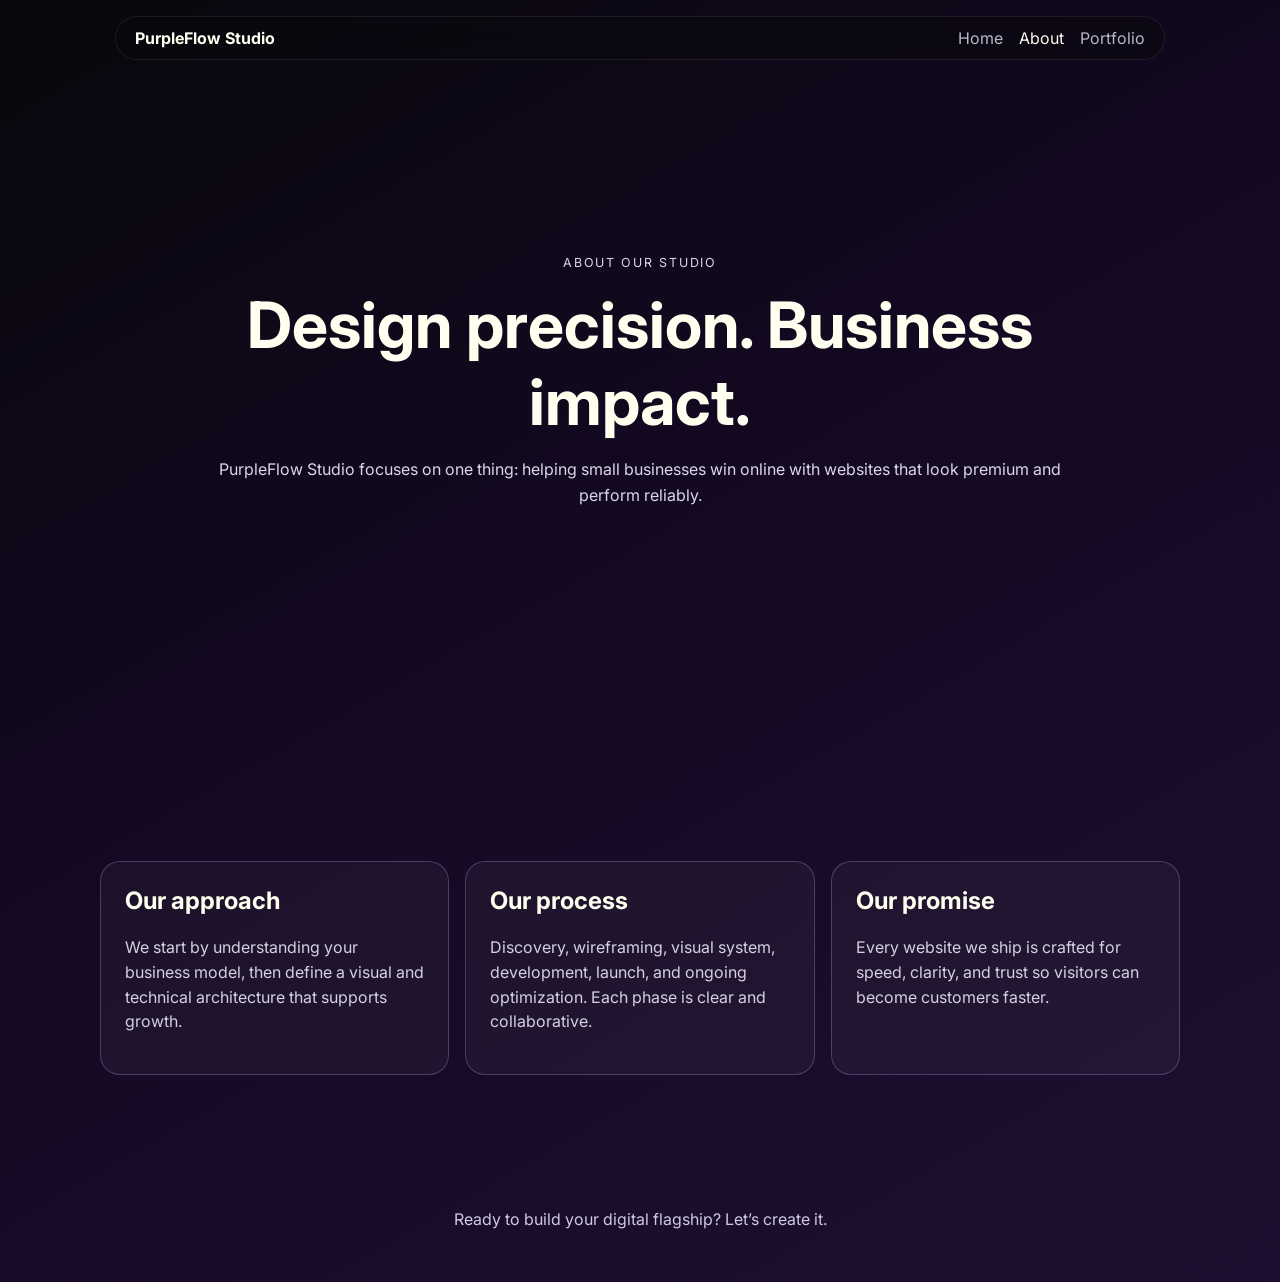
==== about.html @ ea095a4b "Add files via upload" ====
<!DOCTYPE html>
<html lang="en">
  <head>
    <meta charset="UTF-8" />
    <meta name="viewport" content="width=device-width, initial-scale=1.0" />
    <title>PurpleFlow Studio | About</title>
    <meta
      name="description"
      content="Learn how PurpleFlow Studio creates and manages websites for small businesses."
    />
    <link rel="preconnect" href="https://fonts.googleapis.com" />
    <link rel="preconnect" href="https://fonts.gstatic.com" crossorigin />
    <link
      href="https://fonts.googleapis.com/css2?family=Inter:wght@400;500;600;700;800&display=swap"
      rel="stylesheet"
    />
    <link rel="stylesheet" href="./about.css" />
  </head>
  <body>
    <div class="scroll-progress" aria-hidden="true"></div>
    <header class="site-header glass">
      <a class="brand" href="./index.html">PurpleFlow Studio</a>
      <nav>
        <ul class="nav-list">
          <li><a class="nav-link" href="./index.html">Home</a></li>
          <li><a class="nav-link active" href="./about.html">About</a></li>
          <li><a class="nav-link" href="./portfolio.html">Portfolio</a></li>
        </ul>
      </nav>
    </header>

    <main>
      <section class="hero section">
        <div class="hero-inner">
          <p class="eyebrow reveal">About our studio</p>
          <h1 class="reveal">Design precision. Business impact.</h1>
          <p class="reveal">
            PurpleFlow Studio focuses on one thing: helping small businesses win
            online with websites that look premium and perform reliably.
          </p>
        </div>
      </section>

      <section class="section">
        <div class="container timeline">
          <article class="panel reveal">
            <h2>Our approach</h2>
            <p>
              We start by understanding your business model, then define a
              visual and technical architecture that supports growth.
            </p>
          </article>
          <article class="panel reveal">
            <h2>Our process</h2>
            <p>
              Discovery, wireframing, visual system, development, launch, and
              ongoing optimization. Each phase is clear and collaborative.
            </p>
          </article>
          <article class="panel reveal">
            <h2>Our promise</h2>
            <p>
              Every website we ship is crafted for speed, clarity, and trust so
              visitors can become customers faster.
            </p>
          </article>
        </div>
      </section>
    </main>

    <footer class="site-footer">
      <p>Ready to build your digital flagship? Let’s create it.</p>
    </footer>

    <script src="./about.js"></script>
  </body>
</html>
---- about.css ----
:root {
  --purpleflow: #6f2dff;
  --lavender: #b794f6;
  --ivory: #fffff0;
  --black: #08080c;
}

* {
  box-sizing: border-box;
}

html,
body {
  margin: 0;
  padding: 0;
  scroll-behavior: smooth;
}

body {
  font-family: "Inter", sans-serif;
  color: var(--ivory);
  background: linear-gradient(150deg, #08080c, #140822 45%, #1e0f30);
}

.scroll-progress {
  position: fixed;
  top: 0;
  left: 0;
  height: 4px;
  width: 0;
  background: linear-gradient(90deg, var(--lavender), var(--purpleflow));
  z-index: 100;
}

.glass {
  backdrop-filter: blur(14px);
  background: rgba(8, 8, 12, 0.5);
  border: 1px solid rgba(255, 255, 255, 0.08);
}

.site-header {
  position: fixed;
  top: 16px;
  left: 50%;
  transform: translateX(-50%);
  width: min(94%, 1050px);
  border-radius: 999px;
  padding: 0.7rem 1.2rem;
  display: flex;
  justify-content: space-between;
  z-index: 50;
}

.brand {
  color: var(--ivory);
  text-decoration: none;
  font-weight: 700;
}

.nav-list {
  list-style: none;
  display: flex;
  gap: 1rem;
  padding: 0;
  margin: 0;
}

.nav-link {
  text-decoration: none;
  color: #b8b8c7;
}

.nav-link.active,
.nav-link:hover {
  color: var(--ivory);
}

.section {
  padding: 6rem 1.2rem;
}

.hero {
  min-height: 85vh;
  display: grid;
  place-items: center;
}

.hero-inner {
  width: min(860px, 100%);
  text-align: center;
}

.eyebrow {
  color: var(--lavender);
  letter-spacing: 0.14em;
  text-transform: uppercase;
  font-size: 0.78rem;
}

h1 {
  font-size: clamp(2.1rem, 6vw, 4rem);
  margin: 0.7rem 0 1.1rem;
}

.hero p {
  color: #d8d8e8;
  line-height: 1.6;
}

.container {
  width: min(1080px, 100%);
  margin: 0 auto;
}

.timeline {
  display: grid;
  grid-template-columns: repeat(auto-fit, minmax(250px, 1fr));
  gap: 1rem;
}

.panel {
  padding: 1.5rem;
  border-radius: 20px;
  border: 1px solid rgba(183, 148, 246, 0.3);
  background: rgba(255, 255, 255, 0.04);
}

.panel h2 {
  margin-top: 0;
}

.panel p {
  color: #d2d2e0;
  line-height: 1.55;
}

.site-footer {
  text-align: center;
  color: #cfcae4;
  padding: 1.4rem 1rem 2.3rem;
}

.reveal {
  opacity: 0;
  transform: translateY(20px);
  transition: opacity 0.75s ease, transform 0.75s ease;
}

.reveal.visible {
  opacity: 1;
  transform: translateY(0);
}
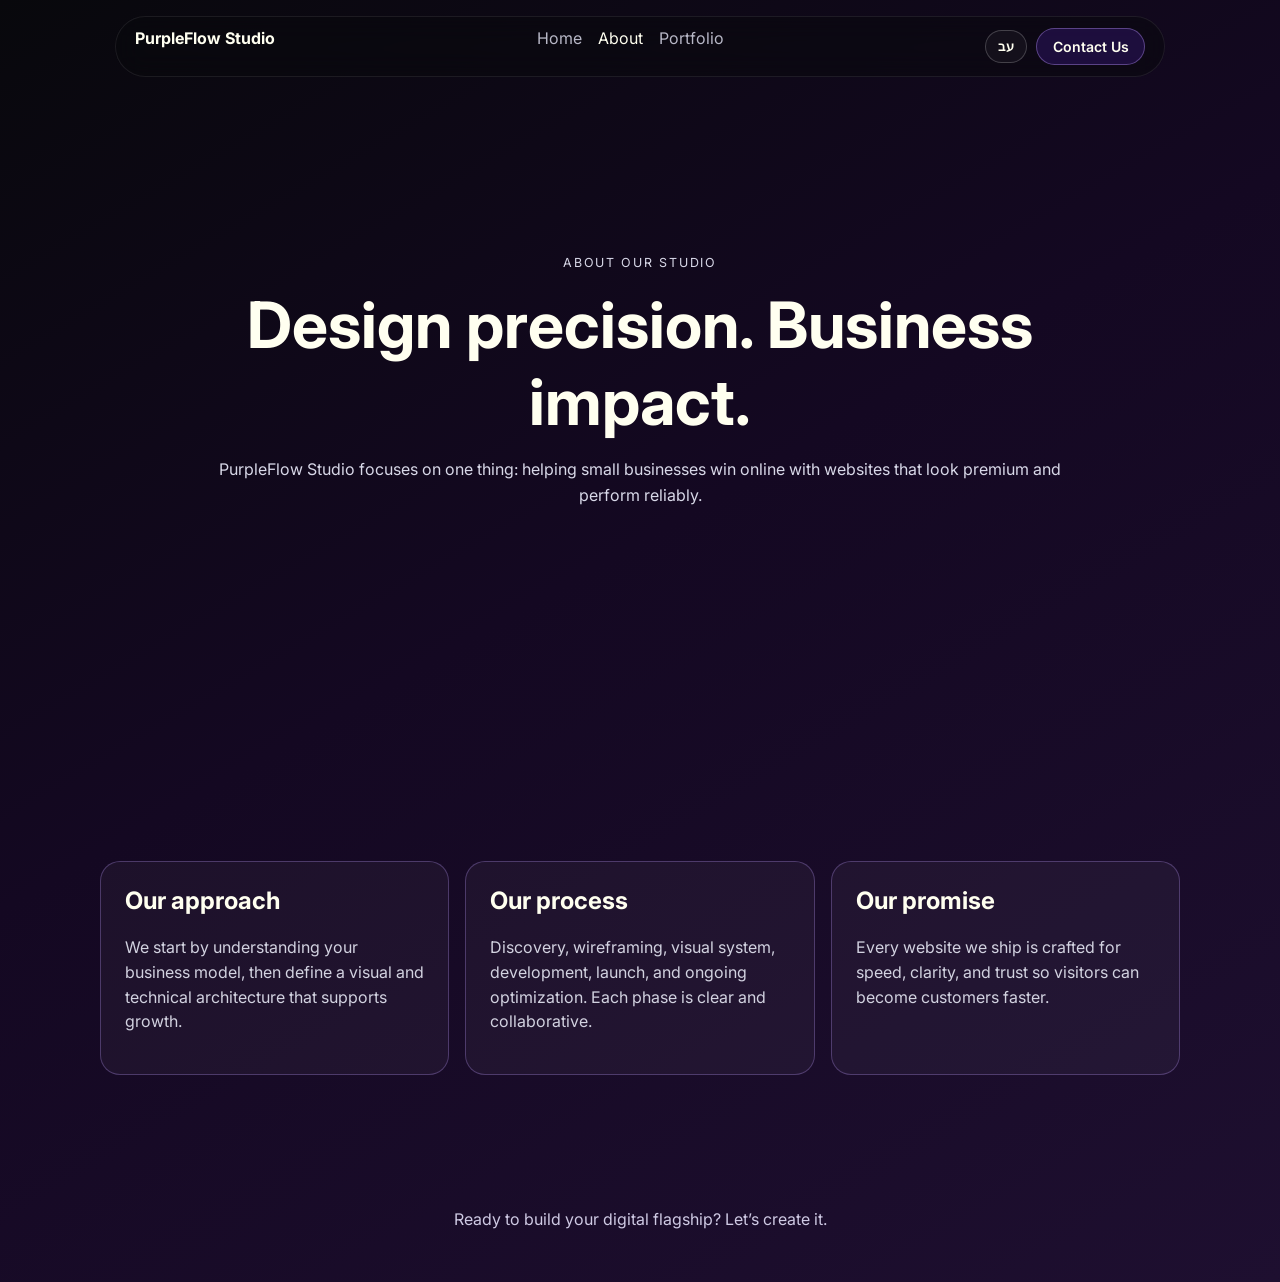
==== commit d0099e43: "Add files via upload" ====
--- a/about.html
+++ b/about.html
@@ -1,5 +1,5 @@
 <!DOCTYPE html>
-<html lang="en">
+<html lang="en" dir="ltr">
   <head>
     <meta charset="UTF-8" />
     <meta name="viewport" content="width=device-width, initial-scale=1.0" />
@@ -22,19 +22,30 @@
       <a class="brand" href="./index.html">PurpleFlow Studio</a>
       <nav>
         <ul class="nav-list">
-          <li><a class="nav-link" href="./index.html">Home</a></li>
-          <li><a class="nav-link active" href="./about.html">About</a></li>
-          <li><a class="nav-link" href="./portfolio.html">Portfolio</a></li>
+          <li><a class="nav-link" href="./index.html" data-i18n="nav_home">Home</a></li>
+          <li><a class="nav-link active" href="./about.html" data-i18n="nav_about">About</a></li>
+          <li><a class="nav-link" href="./portfolio.html" data-i18n="nav_portfolio">Portfolio</a></li>
         </ul>
       </nav>
+      <div class="header-actions">
+        <button class="lang-toggle" type="button" aria-label="Toggle language">עב</button>
+        <a
+          class="btn btn-whatsapp"
+          href="https://wa.me/?text=%D7%94%D7%99%D7%99%2C%20%D7%90%D7%A9%D7%9E%D7%97%20%D7%9C%D7%A7%D7%91%D7%95%D7%A2%20%D7%A9%D7%99%D7%97%D7%AA%20%D7%94%D7%99%D7%9B%D7%A8%D7%95%D7%AA%20%D7%91%D7%A0%D7%95%D7%92%D7%A2%20%D7%9C%D7%A9%D7%99%D7%A8%D7%95%D7%AA%D7%9A."
+          target="_blank"
+          rel="noopener noreferrer"
+          data-i18n="contact_cta"
+          >Contact Us</a
+        >
+      </div>
     </header>
 
     <main>
       <section class="hero section">
         <div class="hero-inner">
-          <p class="eyebrow reveal">About our studio</p>
-          <h1 class="reveal">Design precision. Business impact.</h1>
-          <p class="reveal">
+          <p class="eyebrow reveal" data-i18n="hero_eyebrow">About our studio</p>
+          <h1 class="reveal" data-i18n="hero_title">Design precision. Business impact.</h1>
+          <p class="reveal" data-i18n="hero_desc">
             PurpleFlow Studio focuses on one thing: helping small businesses win
             online with websites that look premium and perform reliably.
           </p>
@@ -44,22 +55,22 @@
       <section class="section">
         <div class="container timeline">
           <article class="panel reveal">
-            <h2>Our approach</h2>
-            <p>
+            <h2 data-i18n="panel_1_title">Our approach</h2>
+            <p data-i18n="panel_1_desc">
               We start by understanding your business model, then define a
               visual and technical architecture that supports growth.
             </p>
           </article>
           <article class="panel reveal">
-            <h2>Our process</h2>
-            <p>
+            <h2 data-i18n="panel_2_title">Our process</h2>
+            <p data-i18n="panel_2_desc">
               Discovery, wireframing, visual system, development, launch, and
               ongoing optimization. Each phase is clear and collaborative.
             </p>
           </article>
           <article class="panel reveal">
-            <h2>Our promise</h2>
-            <p>
+            <h2 data-i18n="panel_3_title">Our promise</h2>
+            <p data-i18n="panel_3_desc">
               Every website we ship is crafted for speed, clarity, and trust so
               visitors can become customers faster.
             </p>
@@ -69,7 +80,7 @@
     </main>
 
     <footer class="site-footer">
-      <p>Ready to build your digital flagship? Let’s create it.</p>
+      <p data-i18n="footer_copy">Ready to build your digital flagship? Let’s create it.</p>
     </footer>
 
     <script src="./about.js"></script>
--- a/about.css
+++ b/about.css
@@ -49,6 +49,7 @@
   display: flex;
   justify-content: space-between;
   z-index: 50;
+  gap: 0.8rem;
 }
 
 .brand {
@@ -75,6 +76,42 @@
   color: var(--ivory);
 }
 
+.header-actions {
+  display: flex;
+  align-items: center;
+  gap: 0.6rem;
+}
+
+.btn {
+  text-decoration: none;
+  padding: 0.56rem 0.95rem;
+  border-radius: 999px;
+  font-weight: 600;
+  border: 1px solid transparent;
+  transition: transform 0.25s ease;
+}
+
+.btn:hover {
+  transform: translateY(-2px);
+}
+
+.btn-whatsapp {
+  color: var(--ivory);
+  background: rgba(111, 45, 255, 0.18);
+  border-color: rgba(183, 148, 246, 0.4);
+  font-size: 0.88rem;
+}
+
+.lang-toggle {
+  padding: 0.5rem 0.75rem;
+  border-radius: 999px;
+  border: 1px solid rgba(255, 255, 255, 0.2);
+  background: rgba(255, 255, 255, 0.04);
+  color: var(--ivory);
+  font-weight: 700;
+  cursor: pointer;
+}
+
 .section {
   padding: 6rem 1.2rem;
 }
@@ -123,6 +160,12 @@
   border-radius: 20px;
   border: 1px solid rgba(183, 148, 246, 0.3);
   background: rgba(255, 255, 255, 0.04);
+  transition: transform 0.28s ease, border-color 0.28s ease;
+}
+
+.panel:hover {
+  transform: translateY(-4px);
+  border-color: rgba(183, 148, 246, 0.62);
 }
 
 .panel h2 {
@@ -150,3 +193,19 @@
   opacity: 1;
   transform: translateY(0);
 }
+
+html[dir="rtl"] body {
+  text-align: right;
+}
+
+html[dir="rtl"] .site-header {
+  flex-direction: row-reverse;
+}
+
+@media (max-width: 760px) {
+  .site-header {
+    flex-wrap: wrap;
+    justify-content: center;
+    border-radius: 18px;
+  }
+}
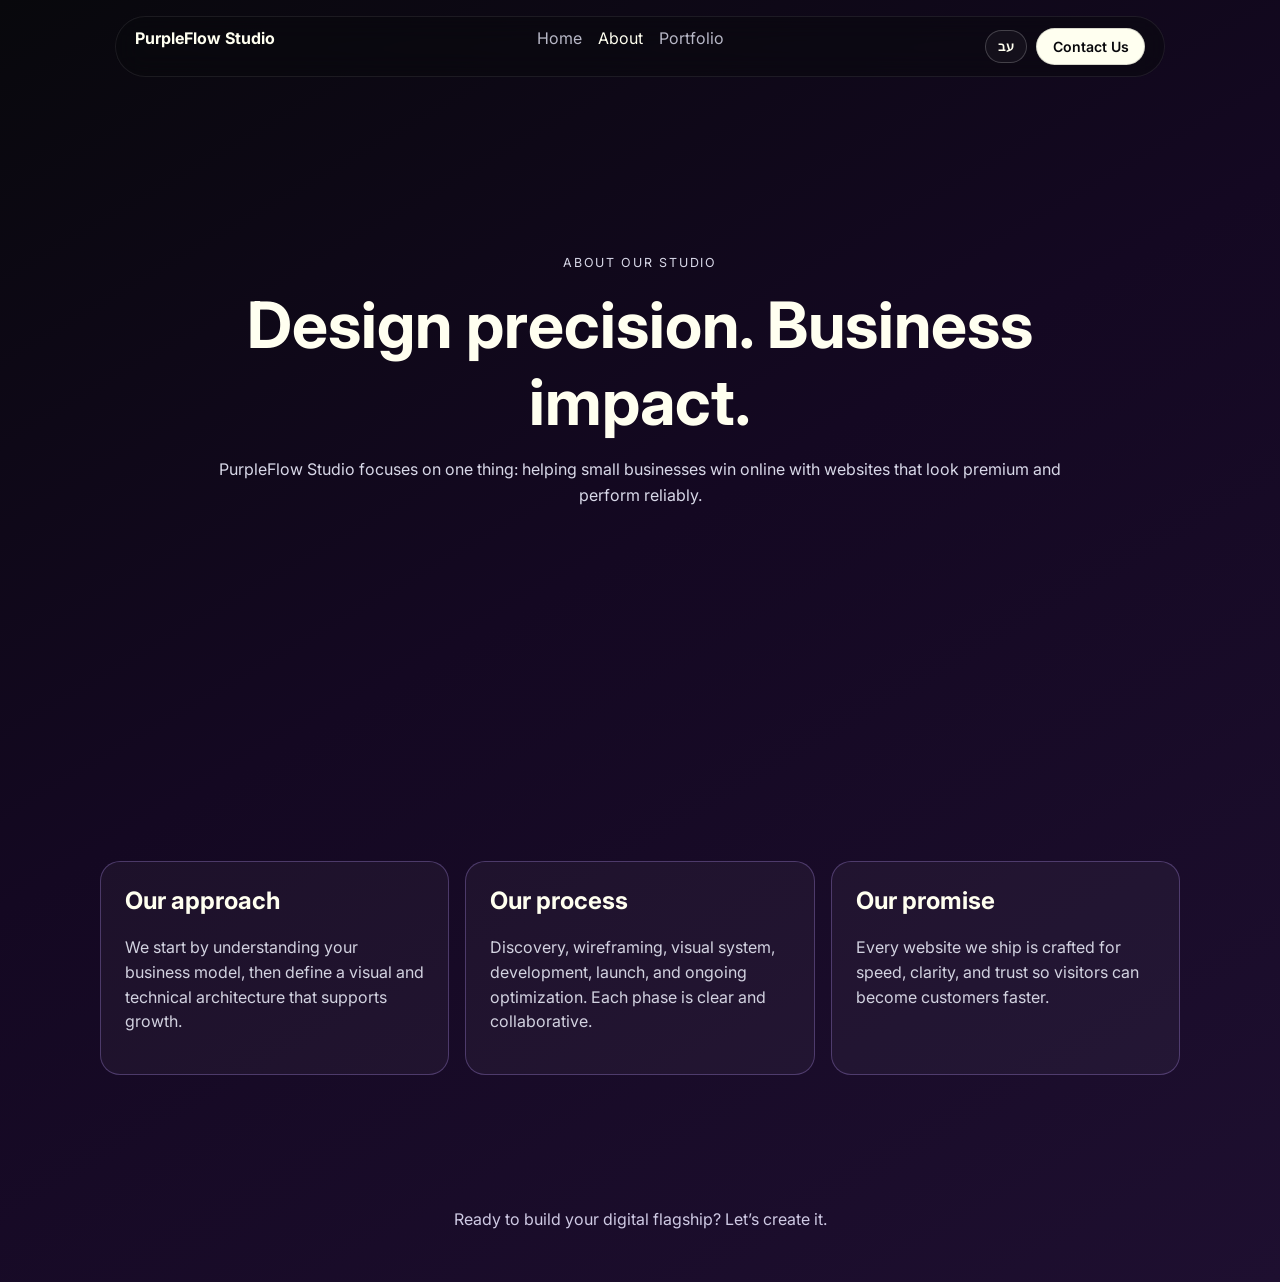
==== commit 9305feff: "Add files via upload" ====
--- a/about.html
+++ b/about.html
@@ -20,7 +20,18 @@
     <div class="scroll-progress" aria-hidden="true"></div>
     <header class="site-header glass">
       <a class="brand" href="./index.html">PurpleFlow Studio</a>
-      <nav>
+      <button
+        class="menu-toggle"
+        type="button"
+        aria-label="Open menu"
+        aria-expanded="false"
+        aria-controls="primary-nav"
+      >
+        <span></span>
+        <span></span>
+        <span></span>
+      </button>
+      <nav id="primary-nav" class="site-nav">
         <ul class="nav-list">
           <li><a class="nav-link" href="./index.html" data-i18n="nav_home">Home</a></li>
           <li><a class="nav-link active" href="./about.html" data-i18n="nav_about">About</a></li>
--- a/about.css
+++ b/about.css
@@ -58,6 +58,10 @@
   font-weight: 700;
 }
 
+.site-nav {
+  display: block;
+}
+
 .nav-list {
   list-style: none;
   display: flex;
@@ -80,6 +84,25 @@
   display: flex;
   align-items: center;
   gap: 0.6rem;
+}
+
+.menu-toggle {
+  display: none;
+  width: 42px;
+  height: 42px;
+  border-radius: 10px;
+  border: 1px solid rgba(255, 255, 255, 0.2);
+  background: rgba(255, 255, 255, 0.04);
+  padding: 0.5rem;
+  cursor: pointer;
+}
+
+.menu-toggle span {
+  display: block;
+  height: 2px;
+  width: 100%;
+  margin: 5px 0;
+  background: var(--ivory);
 }
 
 .btn {
@@ -96,9 +119,9 @@
 }
 
 .btn-whatsapp {
-  color: var(--ivory);
-  background: rgba(111, 45, 255, 0.18);
-  border-color: rgba(183, 148, 246, 0.4);
+  color: var(--black);
+  background: var(--ivory);
+  border-color: rgba(8, 8, 12, 0.16);
   font-size: 0.88rem;
 }
 
@@ -202,10 +225,46 @@
   flex-direction: row-reverse;
 }
 
-@media (max-width: 760px) {
+@media (max-width: 980px) {
   .site-header {
+    width: 96%;
+    align-items: center;
     flex-wrap: wrap;
-    justify-content: center;
     border-radius: 18px;
   }
-}
+
+  .menu-toggle {
+    display: block;
+    margin-left: auto;
+  }
+
+  .site-nav {
+    display: none;
+    width: 100%;
+    order: 4;
+  }
+
+  .site-header.menu-open .site-nav {
+    display: block;
+  }
+
+  .nav-list {
+    flex-direction: column;
+    gap: 0.2rem;
+    width: 100%;
+    background: rgba(8, 8, 12, 0.75);
+    border: 1px solid rgba(255, 255, 255, 0.08);
+    border-radius: 14px;
+    padding: 0.6rem;
+  }
+
+  .nav-link {
+    display: block;
+    padding: 0.55rem 0.4rem;
+  }
+
+  html[dir="rtl"] .menu-toggle {
+    margin-left: 0;
+    margin-right: auto;
+  }
+}
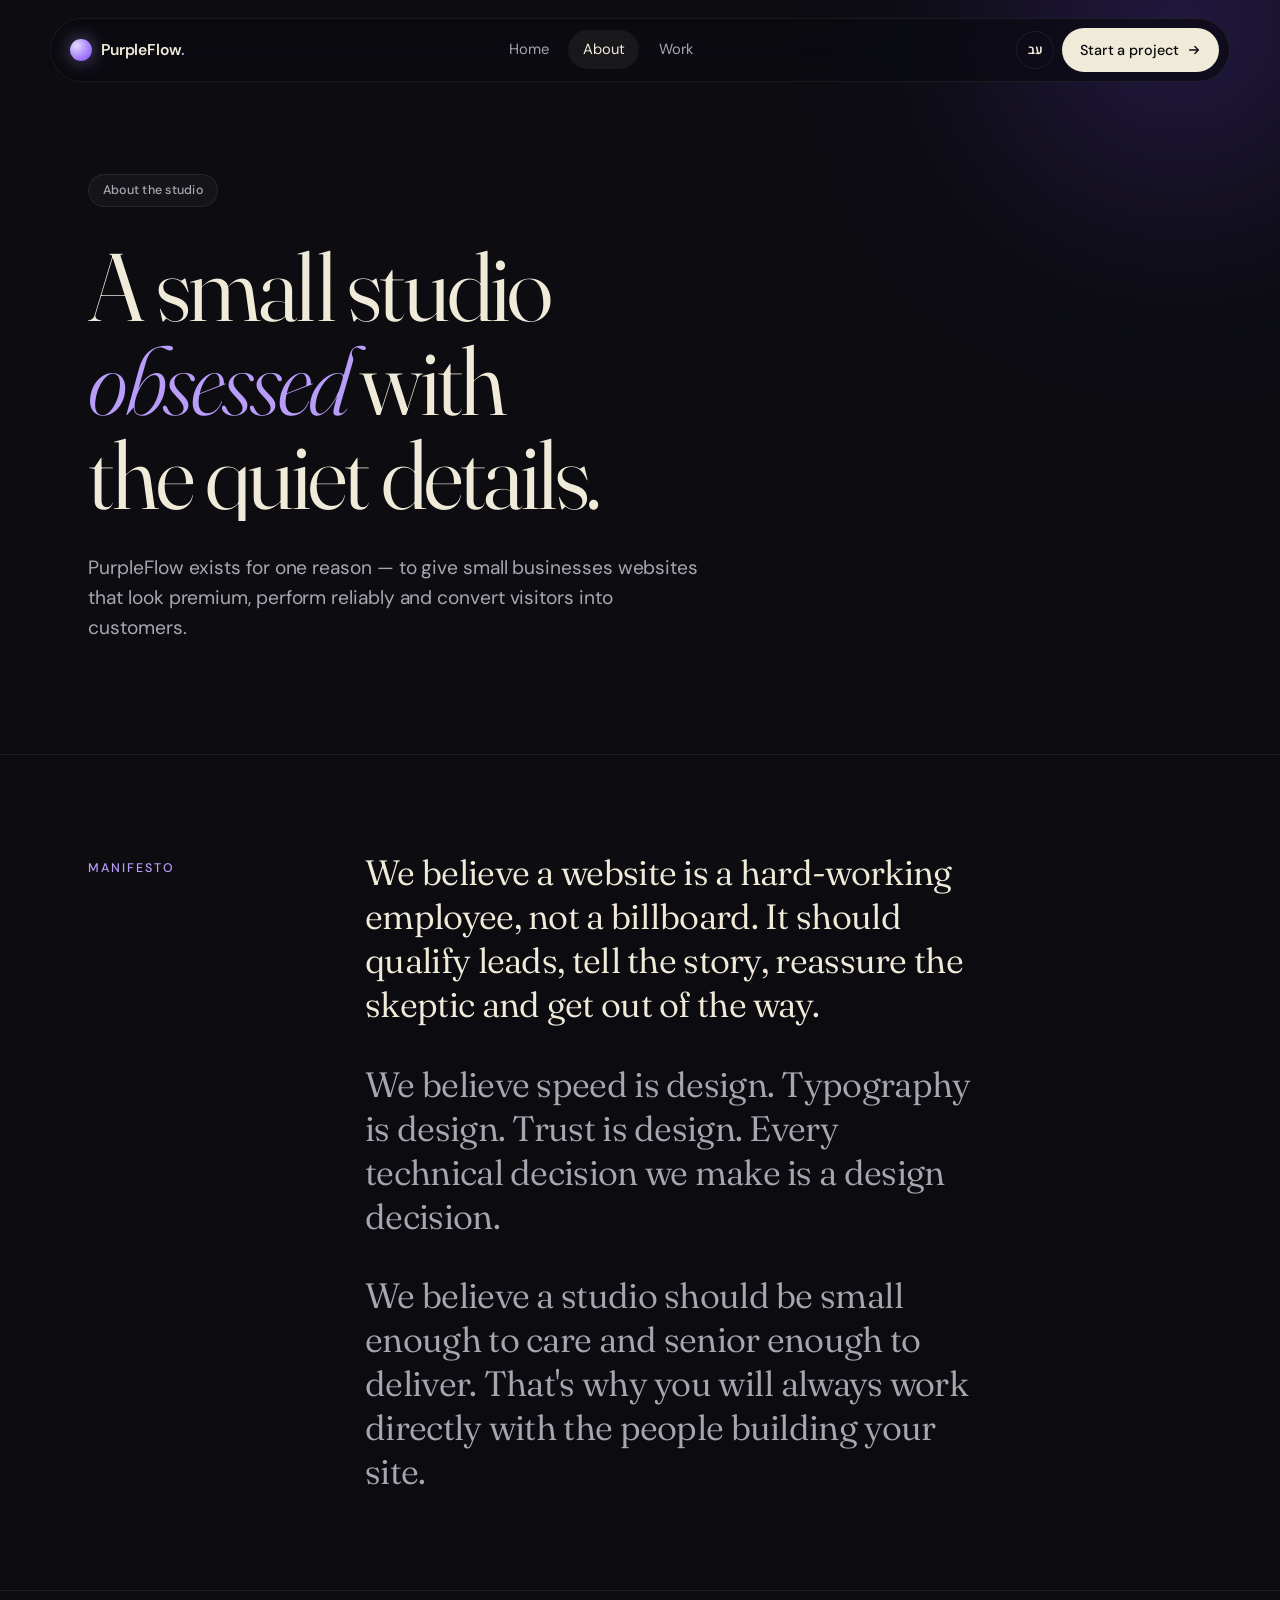
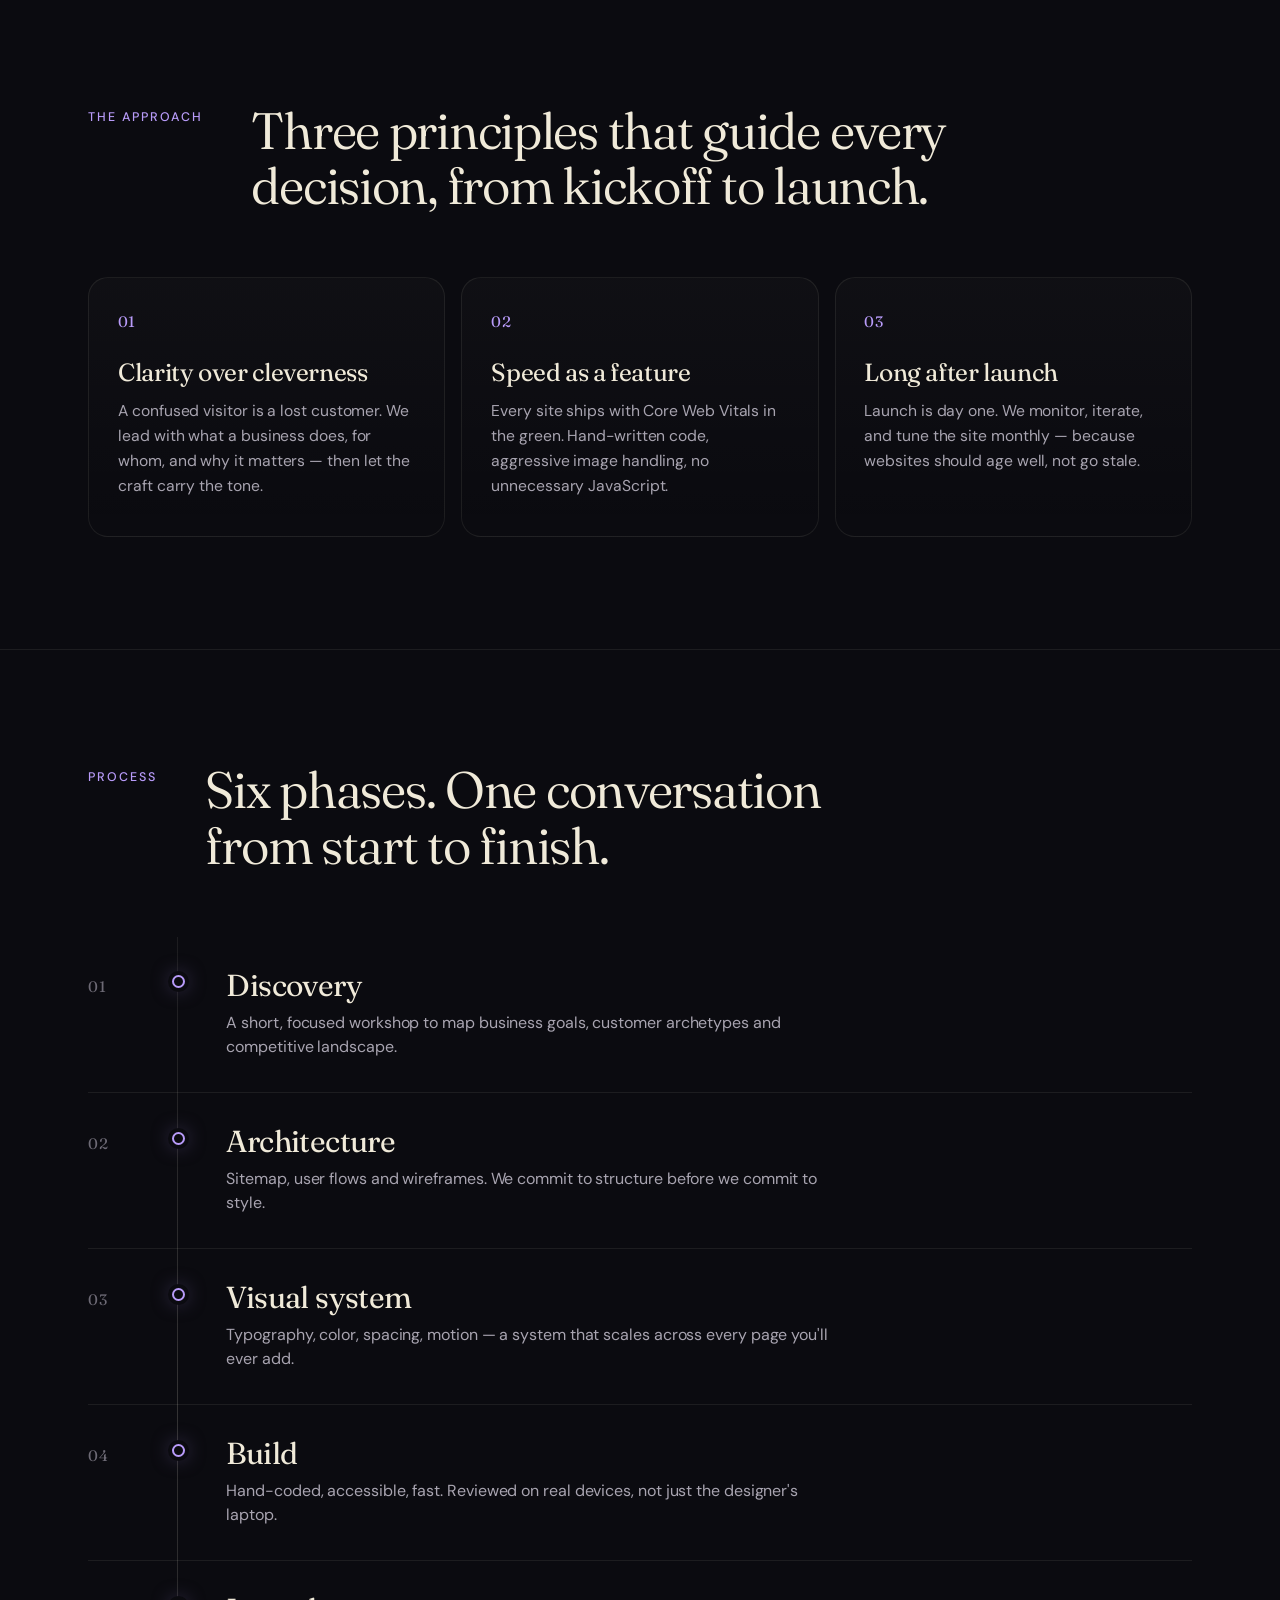
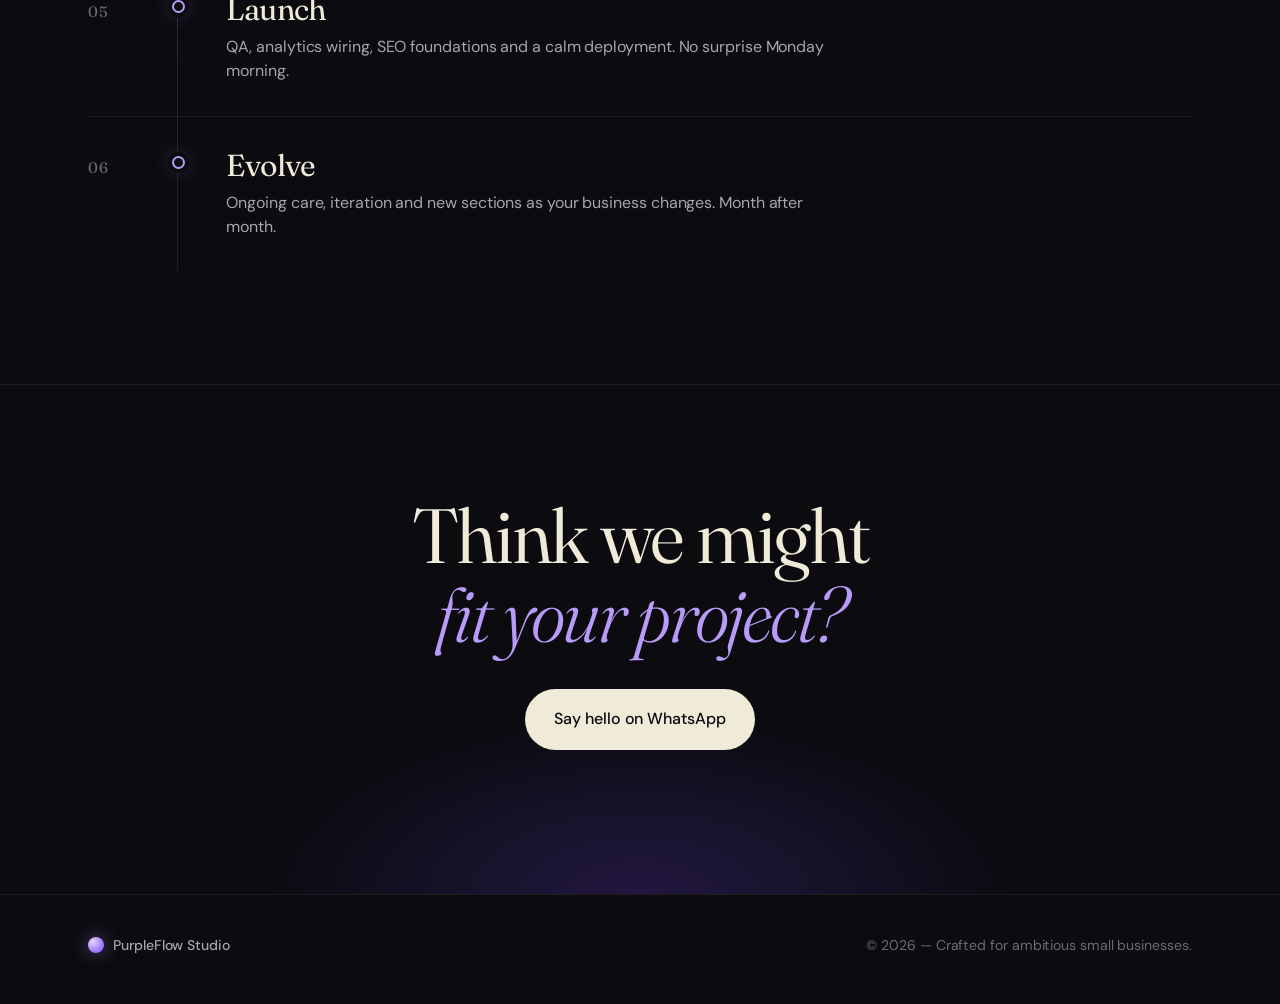
==== commit d304739b: "Add files via upload" ====
--- a/about.html
+++ b/about.html
@@ -3,95 +3,231 @@
   <head>
     <meta charset="UTF-8" />
     <meta name="viewport" content="width=device-width, initial-scale=1.0" />
-    <title>PurpleFlow Studio | About</title>
+    <meta name="theme-color" content="#0b0b10" />
+    <title>About — PurpleFlow Studio</title>
     <meta
       name="description"
-      content="Learn how PurpleFlow Studio creates and manages websites for small businesses."
+      content="PurpleFlow Studio designs, builds and maintains websites for small businesses that care about how they show up online."
     />
+
     <link rel="preconnect" href="https://fonts.googleapis.com" />
     <link rel="preconnect" href="https://fonts.gstatic.com" crossorigin />
     <link
-      href="https://fonts.googleapis.com/css2?family=Inter:wght@400;500;600;700;800&display=swap"
+      href="https://fonts.googleapis.com/css2?family=Fraunces:ital,opsz,wght@0,9..144,300..700;1,9..144,300..600&family=DM+Sans:opsz,wght@9..40,400;9..40,500;9..40,600;9..40,700&family=Frank+Ruhl+Libre:wght@400;500;700&family=Heebo:wght@400;500;600;700&display=swap"
       rel="stylesheet"
     />
     <link rel="stylesheet" href="./about.css" />
   </head>
   <body>
     <div class="scroll-progress" aria-hidden="true"></div>
-    <header class="site-header glass">
-      <a class="brand" href="./index.html">PurpleFlow Studio</a>
-      <button
-        class="menu-toggle"
-        type="button"
-        aria-label="Open menu"
-        aria-expanded="false"
-        aria-controls="primary-nav"
-      >
-        <span></span>
-        <span></span>
-        <span></span>
-      </button>
-      <nav id="primary-nav" class="site-nav">
-        <ul class="nav-list">
-          <li><a class="nav-link" href="./index.html" data-i18n="nav_home">Home</a></li>
-          <li><a class="nav-link active" href="./about.html" data-i18n="nav_about">About</a></li>
-          <li><a class="nav-link" href="./portfolio.html" data-i18n="nav_portfolio">Portfolio</a></li>
-        </ul>
-      </nav>
-      <div class="header-actions">
-        <button class="lang-toggle" type="button" aria-label="Toggle language">עב</button>
-        <a
-          class="btn btn-whatsapp"
-          href="https://wa.me/?text=%D7%94%D7%99%D7%99%2C%20%D7%90%D7%A9%D7%9E%D7%97%20%D7%9C%D7%A7%D7%91%D7%95%D7%A2%20%D7%A9%D7%99%D7%97%D7%AA%20%D7%94%D7%99%D7%9B%D7%A8%D7%95%D7%AA%20%D7%91%D7%A0%D7%95%D7%92%D7%A2%20%D7%9C%D7%A9%D7%99%D7%A8%D7%95%D7%AA%D7%9A."
-          target="_blank"
-          rel="noopener noreferrer"
-          data-i18n="contact_cta"
-          >Contact Us</a
-        >
+    <div class="grain" aria-hidden="true"></div>
+
+    <header class="site-header">
+      <div class="header-inner">
+        <a class="brand" href="./index.html">
+          <span class="brand-mark" aria-hidden="true"></span>
+          <span class="brand-name">PurpleFlow<span class="brand-dot">.</span></span>
+        </a>
+        <button class="menu-toggle" type="button" aria-label="Open menu" aria-expanded="false" aria-controls="primary-nav">
+          <span></span>
+          <span></span>
+        </button>
+        <nav id="primary-nav" class="site-nav">
+          <ul class="nav-list">
+            <li><a class="nav-link" href="./index.html" data-i18n="nav_home">Home</a></li>
+            <li><a class="nav-link is-active" href="./about.html" data-i18n="nav_about">About</a></li>
+            <li><a class="nav-link" href="./portfolio.html" data-i18n="nav_portfolio">Work</a></li>
+          </ul>
+        </nav>
+        <div class="header-actions">
+          <button class="lang-toggle" type="button" aria-label="Toggle language">עב</button>
+          <a
+            class="btn btn-contact"
+            href="https://wa.me/?text=%D7%94%D7%99%D7%99%2C%20%D7%90%D7%A9%D7%9E%D7%97%20%D7%9C%D7%A7%D7%91%D7%95%D7%A2%20%D7%A9%D7%99%D7%97%D7%AA%20%D7%94%D7%99%D7%9B%D7%A8%D7%95%D7%AA%20%D7%91%D7%A0%D7%95%D7%92%D7%A2%20%D7%9C%D7%A9%D7%99%D7%A8%D7%95%D7%AA%D7%9A."
+            target="_blank"
+            rel="noopener noreferrer"
+          >
+            <span data-i18n="contact_cta">Start a project</span>
+            <svg viewBox="0 0 16 16" width="14" height="14" aria-hidden="true"><path d="M3 8h10M9 4l4 4-4 4" fill="none" stroke="currentColor" stroke-width="1.5" stroke-linecap="round" stroke-linejoin="round"/></svg>
+          </a>
+        </div>
       </div>
     </header>
 
     <main>
-      <section class="hero section">
-        <div class="hero-inner">
-          <p class="eyebrow reveal" data-i18n="hero_eyebrow">About our studio</p>
-          <h1 class="reveal" data-i18n="hero_title">Design precision. Business impact.</h1>
-          <p class="reveal" data-i18n="hero_desc">
-            PurpleFlow Studio focuses on one thing: helping small businesses win
-            online with websites that look premium and perform reliably.
+      <!-- EDITORIAL HERO -->
+      <section class="about-hero">
+        <div class="container">
+          <p class="eyebrow reveal" data-i18n="hero_eyebrow">About the studio</p>
+          <h1 class="about-title">
+            <span class="line reveal-line"><span data-i18n="hero_title_1">A small studio</span></span>
+            <span class="line reveal-line"><em data-i18n="hero_title_2">obsessed</em> <span data-i18n="hero_title_3">with</span></span>
+            <span class="line reveal-line"><span data-i18n="hero_title_4">the quiet details.</span></span>
+          </h1>
+          <p class="about-lede reveal" data-i18n="hero_desc">
+            PurpleFlow exists for one reason — to give small businesses
+            websites that look premium, perform reliably and convert visitors
+            into customers.
           </p>
         </div>
       </section>
 
-      <section class="section">
-        <div class="container timeline">
-          <article class="panel reveal">
-            <h2 data-i18n="panel_1_title">Our approach</h2>
-            <p data-i18n="panel_1_desc">
-              We start by understanding your business model, then define a
-              visual and technical architecture that supports growth.
+      <!-- MANIFESTO -->
+      <section class="manifesto">
+        <div class="container manifesto-grid">
+          <aside class="manifesto-meta">
+            <p class="section-kicker" data-i18n="manifesto_kicker">Manifesto</p>
+          </aside>
+          <div class="manifesto-body">
+            <p class="reveal" data-i18n="manifesto_1">
+              We believe a website is a hard-working employee, not a billboard.
+              It should qualify leads, tell the story, reassure the skeptic and
+              get out of the way.
             </p>
-          </article>
-          <article class="panel reveal">
-            <h2 data-i18n="panel_2_title">Our process</h2>
-            <p data-i18n="panel_2_desc">
-              Discovery, wireframing, visual system, development, launch, and
-              ongoing optimization. Each phase is clear and collaborative.
+            <p class="reveal" data-i18n="manifesto_2">
+              We believe speed is design. Typography is design. Trust is design.
+              Every technical decision we make is a design decision.
             </p>
-          </article>
-          <article class="panel reveal">
-            <h2 data-i18n="panel_3_title">Our promise</h2>
-            <p data-i18n="panel_3_desc">
-              Every website we ship is crafted for speed, clarity, and trust so
-              visitors can become customers faster.
+            <p class="reveal" data-i18n="manifesto_3">
+              We believe a studio should be small enough to care and senior
+              enough to deliver. That's why you will always work directly with
+              the people building your site.
             </p>
-          </article>
+          </div>
+        </div>
+      </section>
+
+      <!-- APPROACH (pillar cards) -->
+      <section class="pillars">
+        <div class="container">
+          <header class="section-head">
+            <p class="section-kicker reveal" data-i18n="pillars_kicker">The approach</p>
+            <h2 class="section-title reveal" data-i18n="pillars_title">
+              Three principles that guide every decision, from kickoff to launch.
+            </h2>
+          </header>
+
+          <div class="pillar-grid">
+            <article class="pillar reveal">
+              <div class="pillar-num">01</div>
+              <h3 data-i18n="pillar_1_title">Clarity over cleverness</h3>
+              <p data-i18n="pillar_1_desc">
+                A confused visitor is a lost customer. We lead with what a
+                business does, for whom, and why it matters — then let the
+                craft carry the tone.
+              </p>
+            </article>
+            <article class="pillar reveal">
+              <div class="pillar-num">02</div>
+              <h3 data-i18n="pillar_2_title">Speed as a feature</h3>
+              <p data-i18n="pillar_2_desc">
+                Every site ships with Core Web Vitals in the green. Hand-written
+                code, aggressive image handling, no unnecessary JavaScript.
+              </p>
+            </article>
+            <article class="pillar reveal">
+              <div class="pillar-num">03</div>
+              <h3 data-i18n="pillar_3_title">Long after launch</h3>
+              <p data-i18n="pillar_3_desc">
+                Launch is day one. We monitor, iterate, and tune the site
+                monthly — because websites should age well, not go stale.
+              </p>
+            </article>
+          </div>
+        </div>
+      </section>
+
+      <!-- PROCESS TIMELINE -->
+      <section class="timeline">
+        <div class="container">
+          <header class="section-head">
+            <p class="section-kicker reveal" data-i18n="timeline_kicker">Process</p>
+            <h2 class="section-title reveal" data-i18n="timeline_title">
+              Six phases. One conversation from start to finish.
+            </h2>
+          </header>
+
+          <ol class="timeline-list">
+            <li class="timeline-item reveal">
+              <span class="tl-dot"></span>
+              <div class="tl-idx">01</div>
+              <div class="tl-body">
+                <h3 data-i18n="phase_1_title">Discovery</h3>
+                <p data-i18n="phase_1_desc">A short, focused workshop to map business goals, customer archetypes and competitive landscape.</p>
+              </div>
+            </li>
+            <li class="timeline-item reveal">
+              <span class="tl-dot"></span>
+              <div class="tl-idx">02</div>
+              <div class="tl-body">
+                <h3 data-i18n="phase_2_title">Architecture</h3>
+                <p data-i18n="phase_2_desc">Sitemap, user flows and wireframes. We commit to structure before we commit to style.</p>
+              </div>
+            </li>
+            <li class="timeline-item reveal">
+              <span class="tl-dot"></span>
+              <div class="tl-idx">03</div>
+              <div class="tl-body">
+                <h3 data-i18n="phase_3_title">Visual system</h3>
+                <p data-i18n="phase_3_desc">Typography, color, spacing, motion — a system that scales across every page you'll ever add.</p>
+              </div>
+            </li>
+            <li class="timeline-item reveal">
+              <span class="tl-dot"></span>
+              <div class="tl-idx">04</div>
+              <div class="tl-body">
+                <h3 data-i18n="phase_4_title">Build</h3>
+                <p data-i18n="phase_4_desc">Hand-coded, accessible, fast. Reviewed on real devices, not just the designer's laptop.</p>
+              </div>
+            </li>
+            <li class="timeline-item reveal">
+              <span class="tl-dot"></span>
+              <div class="tl-idx">05</div>
+              <div class="tl-body">
+                <h3 data-i18n="phase_5_title">Launch</h3>
+                <p data-i18n="phase_5_desc">QA, analytics wiring, SEO foundations and a calm deployment. No surprise Monday morning.</p>
+              </div>
+            </li>
+            <li class="timeline-item reveal">
+              <span class="tl-dot"></span>
+              <div class="tl-idx">06</div>
+              <div class="tl-body">
+                <h3 data-i18n="phase_6_title">Evolve</h3>
+                <p data-i18n="phase_6_desc">Ongoing care, iteration and new sections as your business changes. Month after month.</p>
+              </div>
+            </li>
+          </ol>
+        </div>
+      </section>
+
+      <!-- CLOSING -->
+      <section class="about-cta">
+        <div class="container about-cta-inner">
+          <h2 class="cta-title reveal">
+            <span data-i18n="cta_line_1">Think we might</span>
+            <em data-i18n="cta_line_2">fit your project?</em>
+          </h2>
+          <a
+            class="btn btn-primary btn-large"
+            href="https://wa.me/?text=%D7%94%D7%99%D7%99%2C%20%D7%90%D7%A9%D7%9E%D7%97%20%D7%9C%D7%A7%D7%91%D7%95%D7%A2%20%D7%A9%D7%99%D7%97%D7%AA%20%D7%94%D7%99%D7%9B%D7%A8%D7%95%D7%AA%20%D7%91%D7%A0%D7%95%D7%92%D7%A2%20%D7%9C%D7%A9%D7%99%D7%A8%D7%95%D7%AA%D7%9A."
+            target="_blank"
+            rel="noopener noreferrer"
+            data-i18n="cta_button"
+          >
+            Say hello on WhatsApp
+          </a>
         </div>
       </section>
     </main>
 
     <footer class="site-footer">
-      <p data-i18n="footer_copy">Ready to build your digital flagship? Let’s create it.</p>
+      <div class="container footer-inner">
+        <div class="footer-brand">
+          <span class="brand-mark" aria-hidden="true"></span>
+          <span>PurpleFlow Studio</span>
+        </div>
+        <p data-i18n="footer_copy">© 2026 — Crafted for ambitious small businesses.</p>
+      </div>
     </footer>
 
     <script src="./about.js"></script>
--- a/about.css
+++ b/about.css
@@ -1,270 +1,524 @@
+/* =========================================================================
+   PurpleFlow Studio — About
+   Shared design system + About-specific editorial layout.
+   ========================================================================= */
+
 :root {
-  --purpleflow: #6f2dff;
-  --lavender: #b794f6;
-  --ivory: #fffff0;
-  --black: #08080c;
-}
-
-* {
-  box-sizing: border-box;
-}
-
-html,
+  --bg:          #0b0b10;
+  --bg-elev:     #13131b;
+  --ink:         #f0ead9;
+  --ink-dim:     #a8a4b0;
+  --ink-faint:   #6d6a75;
+  --accent:      #b89bf9;
+  --accent-deep: #7c48ff;
+  --line:        rgba(240, 234, 217, 0.08);
+  --line-strong: rgba(240, 234, 217, 0.18);
+
+  --font-display: "Fraunces", "Frank Ruhl Libre", ui-serif, Georgia, serif;
+  --font-body:    "DM Sans", "Heebo", ui-sans-serif, system-ui, -apple-system, sans-serif;
+
+  --container:    1180px;
+  --gutter:       clamp(1.2rem, 3vw, 2.4rem);
+  --radius:       20px;
+  --ease:         cubic-bezier(0.22, 1, 0.36, 1);
+}
+
+html[dir="rtl"] {
+  --font-display: "Frank Ruhl Libre", "Fraunces", ui-serif, Georgia, serif;
+  --font-body:    "Heebo", "DM Sans", ui-sans-serif, system-ui, sans-serif;
+}
+
+*,
+*::before,
+*::after { box-sizing: border-box; }
+
+html, body { margin: 0; padding: 0; }
+html { scroll-behavior: smooth; -webkit-text-size-adjust: 100%; }
+
 body {
-  margin: 0;
-  padding: 0;
-  scroll-behavior: smooth;
-}
-
-body {
-  font-family: "Inter", sans-serif;
-  color: var(--ivory);
-  background: linear-gradient(150deg, #08080c, #140822 45%, #1e0f30);
+  font-family: var(--font-body);
+  color: var(--ink);
+  background: var(--bg);
+  line-height: 1.55;
+  letter-spacing: -0.005em;
+  overflow-x: hidden;
+  -webkit-font-smoothing: antialiased;
+  text-rendering: optimizeLegibility;
+}
+
+img, svg { display: block; max-width: 100%; }
+::selection { background: var(--accent); color: var(--bg); }
+
+.grain {
+  position: fixed; inset: 0;
+  pointer-events: none; z-index: 1;
+  opacity: 0.055; mix-blend-mode: overlay;
+  background-image: url("data:image/svg+xml;utf8,<svg xmlns='http://www.w3.org/2000/svg' width='160' height='160'><filter id='n'><feTurbulence type='fractalNoise' baseFrequency='0.9' numOctaves='2' stitchTiles='stitch'/><feColorMatrix values='0 0 0 0 1  0 0 0 0 1  0 0 0 0 1  0 0 0 0.6 0'/></filter><rect width='100%' height='100%' filter='url(%23n)'/></svg>");
 }
 
 .scroll-progress {
-  position: fixed;
-  top: 0;
-  left: 0;
-  height: 4px;
-  width: 0;
-  background: linear-gradient(90deg, var(--lavender), var(--purpleflow));
-  z-index: 100;
-}
-
-.glass {
-  backdrop-filter: blur(14px);
-  background: rgba(8, 8, 12, 0.5);
-  border: 1px solid rgba(255, 255, 255, 0.08);
-}
-
+  position: fixed; top: 0; inset-inline-start: 0;
+  height: 2px; width: 0;
+  background: linear-gradient(90deg, var(--accent), var(--accent-deep));
+  z-index: 200;
+  transition: width 0.08s linear;
+}
+
+.container {
+  width: min(var(--container), 100%);
+  margin: 0 auto;
+  padding-inline: var(--gutter);
+}
+
+/* -------- HEADER (shared) ---------------------------------------------- */
 .site-header {
-  position: fixed;
-  top: 16px;
-  left: 50%;
-  transform: translateX(-50%);
-  width: min(94%, 1050px);
+  position: fixed; top: 18px; inset-inline: 0; z-index: 100;
+  display: flex; justify-content: center; pointer-events: none;
+}
+.header-inner {
+  pointer-events: auto;
+  width: min(1180px, calc(100% - 2rem));
+  display: flex; align-items: center; gap: 1rem;
+  padding: 0.55rem 0.65rem 0.55rem 1.2rem;
+  background: rgba(11, 11, 16, 0.72);
+  backdrop-filter: blur(18px) saturate(140%);
+  -webkit-backdrop-filter: blur(18px) saturate(140%);
+  border: 1px solid var(--line);
   border-radius: 999px;
-  padding: 0.7rem 1.2rem;
-  display: flex;
-  justify-content: space-between;
-  z-index: 50;
-  gap: 0.8rem;
-}
-
-.brand {
-  color: var(--ivory);
+  transition: border-color 0.4s var(--ease), background 0.4s var(--ease);
+}
+.site-header.is-scrolled .header-inner {
+  border-color: var(--line-strong);
+  background: rgba(11, 11, 16, 0.88);
+}
+
+.brand { display: inline-flex; align-items: center; gap: 0.55rem; color: var(--ink); text-decoration: none; font-weight: 600; font-size: 0.98rem; letter-spacing: -0.01em; }
+.brand-mark {
+  width: 22px; height: 22px; border-radius: 50%; flex: none;
+  background: radial-gradient(circle at 30% 30%, #e7d7ff 0%, var(--accent) 40%, var(--accent-deep) 100%);
+  box-shadow: 0 0 18px rgba(184, 155, 249, 0.5);
+}
+.brand-name { font-family: var(--font-body); }
+.brand-dot  { color: var(--accent); }
+
+.site-nav { margin-inline: auto; }
+.nav-list { list-style: none; margin: 0; padding: 0; display: flex; gap: 0.35rem; }
+.nav-link {
+  display: inline-block; padding: 0.5rem 0.9rem;
+  font-size: 0.92rem; color: var(--ink-dim); text-decoration: none;
+  border-radius: 999px;
+  transition: color 0.25s var(--ease), background 0.25s var(--ease);
+}
+.nav-link:hover { color: var(--ink); }
+.nav-link.is-active { color: var(--ink); background: rgba(240, 234, 217, 0.06); }
+
+.header-actions { display: flex; align-items: center; gap: 0.5rem; }
+
+.lang-toggle {
+  width: 38px; height: 38px;
+  border-radius: 999px;
+  border: 1px solid var(--line);
+  background: transparent;
+  color: var(--ink);
+  font-family: var(--font-body); font-weight: 600; font-size: 0.8rem;
+  cursor: pointer;
+  transition: background 0.25s var(--ease), border-color 0.25s var(--ease);
+}
+.lang-toggle:hover { background: rgba(240, 234, 217, 0.06); border-color: var(--line-strong); }
+
+.btn {
+  display: inline-flex; align-items: center; gap: 0.5rem;
+  padding: 0.62rem 1.05rem;
+  font-family: var(--font-body);
+  font-size: 0.9rem; font-weight: 500;
+  letter-spacing: -0.005em;
   text-decoration: none;
-  font-weight: 700;
-}
-
-.site-nav {
-  display: block;
-}
-
-.nav-list {
-  list-style: none;
-  display: flex;
-  gap: 1rem;
-  padding: 0;
-  margin: 0;
-}
-
-.nav-link {
-  text-decoration: none;
-  color: #b8b8c7;
-}
-
-.nav-link.active,
-.nav-link:hover {
-  color: var(--ivory);
-}
-
-.header-actions {
-  display: flex;
-  align-items: center;
-  gap: 0.6rem;
-}
+  border-radius: 999px;
+  border: 1px solid transparent;
+  cursor: pointer;
+  transition: transform 0.25s var(--ease), background 0.25s var(--ease), color 0.25s var(--ease), border-color 0.25s var(--ease);
+}
+.btn-contact { color: var(--bg); background: var(--ink); }
+.btn-contact:hover { background: #fff; transform: translateY(-1px); }
+.btn-contact svg { transition: transform 0.25s var(--ease); }
+.btn-contact:hover svg { transform: translateX(3px); }
+html[dir="rtl"] .btn-contact svg { transform: scaleX(-1); }
+html[dir="rtl"] .btn-contact:hover svg { transform: scaleX(-1) translateX(3px); }
+
+.btn-primary { color: var(--bg); background: var(--ink); padding: 0.85rem 1.4rem; font-size: 0.95rem; }
+.btn-primary:hover { background: #fff; transform: translateY(-1px); }
+.btn-large { padding: 1.05rem 1.8rem; font-size: 1rem; }
 
 .menu-toggle {
   display: none;
-  width: 42px;
-  height: 42px;
-  border-radius: 10px;
-  border: 1px solid rgba(255, 255, 255, 0.2);
-  background: rgba(255, 255, 255, 0.04);
-  padding: 0.5rem;
-  cursor: pointer;
-}
-
+  width: 42px; height: 42px; border-radius: 999px;
+  border: 1px solid var(--line); background: transparent;
+  padding: 0; cursor: pointer; position: relative;
+}
 .menu-toggle span {
+  position: absolute; left: 50%; width: 16px; height: 1.5px;
+  background: var(--ink); transform: translateX(-50%);
+  transition: transform 0.3s var(--ease), top 0.3s var(--ease);
+}
+.menu-toggle span:nth-child(1) { top: 16px; }
+.menu-toggle span:nth-child(2) { top: 24px; }
+.site-header.menu-open .menu-toggle span:nth-child(1) { top: 20px; transform: translateX(-50%) rotate(45deg); }
+.site-header.menu-open .menu-toggle span:nth-child(2) { top: 20px; transform: translateX(-50%) rotate(-45deg); }
+
+/* =========================================================================
+   ABOUT-SPECIFIC LAYOUT
+   ========================================================================= */
+
+/* ABOUT HERO — left-aligned editorial */
+.about-hero {
+  padding: clamp(9rem, 18vh, 13rem) var(--gutter) 7rem;
+  position: relative;
+  isolation: isolate;
+  overflow: hidden;
+}
+.about-hero::before {
+  content: "";
+  position: absolute;
+  top: -240px;
+  inset-inline-end: -160px;
+  width: 520px; height: 520px;
+  border-radius: 50%;
+  background: radial-gradient(circle, rgba(124, 72, 255, 0.35), transparent 65%);
+  filter: blur(100px);
+  z-index: -1;
+  pointer-events: none;
+}
+
+.eyebrow {
+  display: inline-block;
+  padding: 0.35rem 0.85rem;
+  font-size: 0.78rem;
+  font-weight: 500;
+  letter-spacing: 0.02em;
+  color: var(--ink-dim);
+  background: rgba(240, 234, 217, 0.04);
+  border: 1px solid var(--line);
+  border-radius: 999px;
+  margin-bottom: 2rem;
+}
+
+.about-title {
+  font-family: var(--font-display);
+  font-weight: 350;
+  font-size: clamp(2.6rem, 8vw, 6rem);
+  line-height: 0.98;
+  letter-spacing: -0.03em;
+  margin: 0 0 2rem;
+  max-width: 16ch;
+  font-variation-settings: "opsz" 144;
+}
+.about-title em {
+  font-style: italic;
+  font-weight: 300;
+  color: var(--accent);
+}
+
+.about-title .line { display: block; overflow: hidden; }
+.reveal-line > * {
+  display: inline-block;
+  transform: translateY(110%);
+  opacity: 0;
+  transition: transform 1s var(--ease), opacity 0.9s var(--ease);
+}
+.reveal-line.visible > * { transform: translateY(0); opacity: 1; }
+.reveal-line:nth-child(1).visible > * { transition-delay: 0.05s; }
+.reveal-line:nth-child(2).visible > * { transition-delay: 0.18s; }
+.reveal-line:nth-child(3).visible > * { transition-delay: 0.31s; }
+
+.about-lede {
+  max-width: 48ch;
+  font-size: clamp(1.05rem, 1.5vw, 1.25rem);
+  color: var(--ink-dim);
+  margin: 0;
+  line-height: 1.55;
+}
+
+/* MANIFESTO — two-column with kicker on the side */
+.manifesto {
+  padding: 6rem 0;
+  border-top: 1px solid var(--line);
+}
+.manifesto-grid {
+  display: grid;
+  grid-template-columns: 200px 1fr;
+  gap: clamp(2rem, 6vw, 6rem);
+  align-items: start;
+}
+.manifesto-meta { padding-top: 0.5rem; }
+
+.section-kicker {
+  font-size: 0.78rem;
+  letter-spacing: 0.16em;
+  text-transform: uppercase;
+  color: var(--accent);
+  margin: 0;
+  font-weight: 500;
+}
+
+.manifesto-body p {
+  font-family: var(--font-display);
+  font-weight: 350;
+  font-size: clamp(1.5rem, 3vw, 2.2rem);
+  line-height: 1.25;
+  letter-spacing: -0.02em;
+  max-width: 28ch;
+  margin: 0 0 2.2rem;
+  color: var(--ink);
+}
+.manifesto-body p:last-child { margin-bottom: 0; }
+.manifesto-body p + p { color: var(--ink-dim); }
+
+/* PILLARS */
+.pillars {
+  padding: 7rem 0;
+  border-top: 1px solid var(--line);
+}
+
+.section-head {
+  display: grid;
+  grid-template-columns: auto 1fr;
+  gap: clamp(1rem, 4vw, 3rem);
+  align-items: start;
+  margin-bottom: 4rem;
+}
+.section-head .section-kicker { padding-top: 0.35rem; white-space: nowrap; }
+
+.section-title {
+  font-family: var(--font-display);
+  font-weight: 350;
+  font-size: clamp(1.8rem, 4.2vw, 3.2rem);
+  line-height: 1.08;
+  letter-spacing: -0.025em;
+  margin: 0;
+  max-width: 22ch;
+}
+
+.pillar-grid {
+  display: grid;
+  grid-template-columns: repeat(3, 1fr);
+  gap: 1rem;
+}
+
+.pillar {
+  padding: 2rem 1.8rem 2.4rem;
+  border: 1px solid var(--line);
+  border-radius: var(--radius);
+  background: linear-gradient(180deg, rgba(240, 234, 217, 0.025), transparent);
+  transition: border-color 0.4s var(--ease), transform 0.4s var(--ease), background 0.4s var(--ease);
+}
+.pillar:hover {
+  border-color: var(--line-strong);
+  transform: translateY(-3px);
+  background: linear-gradient(180deg, rgba(184, 155, 249, 0.06), transparent);
+}
+
+.pillar-num {
+  font-family: var(--font-display);
+  font-size: 0.95rem;
+  color: var(--accent);
+  font-variant-numeric: tabular-nums;
+  margin-bottom: 1.5rem;
+  letter-spacing: 0.02em;
+}
+
+.pillar h3 {
+  font-family: var(--font-display);
+  font-weight: 400;
+  font-size: clamp(1.25rem, 2vw, 1.55rem);
+  line-height: 1.15;
+  letter-spacing: -0.015em;
+  margin: 0 0 0.7rem;
+}
+
+.pillar p {
+  color: var(--ink-dim);
+  margin: 0;
+  font-size: 0.98rem;
+  line-height: 1.6;
+}
+
+/* TIMELINE */
+.timeline {
+  padding: 7rem 0;
+  border-top: 1px solid var(--line);
+}
+
+.timeline-list {
+  list-style: none;
+  margin: 0;
+  padding: 0;
+  position: relative;
+}
+.timeline-list::before {
+  content: "";
+  position: absolute;
+  inset-inline-start: calc(var(--tl-line-offset, 90px) - 1px);
+  top: 0;
+  bottom: 0;
+  width: 1px;
+  background: linear-gradient(180deg, var(--line), var(--line-strong), var(--line));
+}
+
+.timeline-item {
+  display: grid;
+  grid-template-columns: 90px 1fr;
+  gap: clamp(1.2rem, 4vw, 3rem);
+  padding: 2rem 0 2rem 0;
+  position: relative;
+  border-bottom: 1px solid var(--line);
+  transition: background 0.4s var(--ease);
+}
+.timeline-item:last-child { border-bottom: 0; }
+.timeline-item:hover { background: rgba(240, 234, 217, 0.02); }
+
+.tl-dot {
+  position: absolute;
+  inset-inline-start: 84px;
+  top: 2.4rem;
+  width: 13px;
+  height: 13px;
+  border-radius: 50%;
+  background: var(--bg);
+  border: 2px solid var(--accent);
+  box-shadow: 0 0 0 4px var(--bg), 0 0 20px rgba(184, 155, 249, 0.5);
+  z-index: 1;
+}
+
+.tl-idx {
+  font-family: var(--font-display);
+  color: var(--ink-faint);
+  font-size: 0.95rem;
+  letter-spacing: 0.02em;
+  font-variant-numeric: tabular-nums;
+  padding-top: 0.4rem;
+}
+
+.tl-body h3 {
+  font-family: var(--font-display);
+  font-weight: 400;
+  font-size: clamp(1.3rem, 2.4vw, 1.9rem);
+  line-height: 1.1;
+  letter-spacing: -0.02em;
+  margin: 0 0 0.5rem;
+}
+
+.tl-body p {
+  color: var(--ink-dim);
+  margin: 0;
+  max-width: 56ch;
+  font-size: 1rem;
+}
+
+/* ABOUT CTA */
+.about-cta {
+  padding: 7rem 0 9rem;
+  border-top: 1px solid var(--line);
+  position: relative;
+  isolation: isolate;
+  overflow: hidden;
+}
+.about-cta::before {
+  content: "";
+  position: absolute;
+  inset: 0;
+  background: radial-gradient(ellipse 50% 60% at 50% 100%, rgba(124, 72, 255, 0.2), transparent 60%);
+  z-index: -1;
+}
+
+.about-cta-inner {
+  text-align: center;
+  display: flex;
+  flex-direction: column;
+  align-items: center;
+  gap: 2.2rem;
+}
+
+.cta-title {
+  font-family: var(--font-display);
+  font-weight: 350;
+  font-size: clamp(2.2rem, 6vw, 4.8rem);
+  line-height: 1.02;
+  letter-spacing: -0.03em;
+  margin: 0;
+  max-width: 18ch;
+}
+.cta-title em {
+  font-style: italic;
+  font-weight: 300;
+  color: var(--accent);
   display: block;
-  height: 2px;
-  width: 100%;
-  margin: 5px 0;
-  background: var(--ivory);
-}
-
-.btn {
-  text-decoration: none;
-  padding: 0.56rem 0.95rem;
-  border-radius: 999px;
-  font-weight: 600;
-  border: 1px solid transparent;
-  transition: transform 0.25s ease;
-}
-
-.btn:hover {
-  transform: translateY(-2px);
-}
-
-.btn-whatsapp {
-  color: var(--black);
-  background: var(--ivory);
-  border-color: rgba(8, 8, 12, 0.16);
+}
+
+/* FOOTER */
+.site-footer {
+  padding: 2.5rem 0 3rem;
+  border-top: 1px solid var(--line);
+  color: var(--ink-faint);
   font-size: 0.88rem;
 }
-
-.lang-toggle {
-  padding: 0.5rem 0.75rem;
-  border-radius: 999px;
-  border: 1px solid rgba(255, 255, 255, 0.2);
-  background: rgba(255, 255, 255, 0.04);
-  color: var(--ivory);
-  font-weight: 700;
-  cursor: pointer;
-}
-
-.section {
-  padding: 6rem 1.2rem;
-}
-
-.hero {
-  min-height: 85vh;
-  display: grid;
-  place-items: center;
-}
-
-.hero-inner {
-  width: min(860px, 100%);
-  text-align: center;
-}
-
-.eyebrow {
-  color: var(--lavender);
-  letter-spacing: 0.14em;
-  text-transform: uppercase;
-  font-size: 0.78rem;
-}
-
-h1 {
-  font-size: clamp(2.1rem, 6vw, 4rem);
-  margin: 0.7rem 0 1.1rem;
-}
-
-.hero p {
-  color: #d8d8e8;
-  line-height: 1.6;
-}
-
-.container {
-  width: min(1080px, 100%);
-  margin: 0 auto;
-}
-
-.timeline {
-  display: grid;
-  grid-template-columns: repeat(auto-fit, minmax(250px, 1fr));
-  gap: 1rem;
-}
-
-.panel {
-  padding: 1.5rem;
-  border-radius: 20px;
-  border: 1px solid rgba(183, 148, 246, 0.3);
-  background: rgba(255, 255, 255, 0.04);
-  transition: transform 0.28s ease, border-color 0.28s ease;
-}
-
-.panel:hover {
-  transform: translateY(-4px);
-  border-color: rgba(183, 148, 246, 0.62);
-}
-
-.panel h2 {
-  margin-top: 0;
-}
-
-.panel p {
-  color: #d2d2e0;
-  line-height: 1.55;
-}
-
-.site-footer {
-  text-align: center;
-  color: #cfcae4;
-  padding: 1.4rem 1rem 2.3rem;
-}
-
+.footer-inner {
+  display: flex; justify-content: space-between; align-items: center;
+  gap: 1rem; flex-wrap: wrap;
+}
+.footer-brand {
+  display: inline-flex; align-items: center; gap: 0.55rem;
+  color: var(--ink-dim); font-weight: 500;
+}
+.footer-brand .brand-mark { width: 16px; height: 16px; }
+.footer-inner p { margin: 0; }
+
+/* REVEAL */
 .reveal {
-  opacity: 0;
-  transform: translateY(20px);
-  transition: opacity 0.75s ease, transform 0.75s ease;
-}
-
-.reveal.visible {
-  opacity: 1;
-  transform: translateY(0);
-}
-
-html[dir="rtl"] body {
-  text-align: right;
-}
-
-html[dir="rtl"] .site-header {
-  flex-direction: row-reverse;
-}
-
-@media (max-width: 980px) {
-  .site-header {
-    width: 96%;
-    align-items: center;
-    flex-wrap: wrap;
-    border-radius: 18px;
+  opacity: 0; transform: translateY(28px);
+  transition: opacity 0.9s var(--ease), transform 0.9s var(--ease);
+}
+.reveal.visible { opacity: 1; transform: translateY(0); }
+
+.pillar-grid .pillar:nth-child(1).visible { transition-delay: 0.05s; }
+.pillar-grid .pillar:nth-child(2).visible { transition-delay: 0.15s; }
+.pillar-grid .pillar:nth-child(3).visible { transition-delay: 0.25s; }
+
+/* RESPONSIVE */
+@media (max-width: 900px) {
+  .site-header { top: 12px; }
+  .header-inner { padding: 0.5rem 0.55rem 0.5rem 1rem; flex-wrap: wrap; }
+  .menu-toggle { display: block; order: 3; margin-inline-start: auto; }
+  .header-actions { order: 2; }
+  .site-nav {
+    order: 4; width: 100%;
+    max-height: 0; overflow: hidden;
+    transition: max-height 0.4s var(--ease);
+    margin: 0;
   }
-
-  .menu-toggle {
-    display: block;
-    margin-left: auto;
+  .site-header.menu-open .site-nav { max-height: 400px; }
+  .nav-list { flex-direction: column; gap: 0.1rem; padding: 0.6rem 0.3rem 0.3rem; }
+  .nav-link { padding: 0.7rem 0.9rem; width: 100%; }
+
+  .manifesto-grid { grid-template-columns: 1fr; gap: 1.5rem; }
+  .section-head { grid-template-columns: 1fr; gap: 1.2rem; }
+  .pillar-grid { grid-template-columns: 1fr; }
+
+  .timeline-list::before { inset-inline-start: 29px; }
+  .timeline-item { grid-template-columns: 60px 1fr; }
+  .tl-dot { inset-inline-start: 24px; }
+}
+
+@media (max-width: 560px) {
+  .about-hero { padding-top: 7rem; }
+  .about-title { font-size: clamp(2.4rem, 12vw, 3.6rem); }
+  .btn-contact span { display: none; }
+  .btn-contact { padding: 0.62rem 0.8rem; }
+}
+
+@media (prefers-reduced-motion: reduce) {
+  *, *::before, *::after {
+    animation-duration: 0.01ms !important;
+    transition-duration: 0.01ms !important;
   }
-
-  .site-nav {
-    display: none;
-    width: 100%;
-    order: 4;
-  }
-
-  .site-header.menu-open .site-nav {
-    display: block;
-  }
-
-  .nav-list {
-    flex-direction: column;
-    gap: 0.2rem;
-    width: 100%;
-    background: rgba(8, 8, 12, 0.75);
-    border: 1px solid rgba(255, 255, 255, 0.08);
-    border-radius: 14px;
-    padding: 0.6rem;
-  }
-
-  .nav-link {
-    display: block;
-    padding: 0.55rem 0.4rem;
-  }
-
-  html[dir="rtl"] .menu-toggle {
-    margin-left: 0;
-    margin-right: auto;
-  }
-}
+  .reveal, .reveal-line > * { opacity: 1; transform: none; }
+}
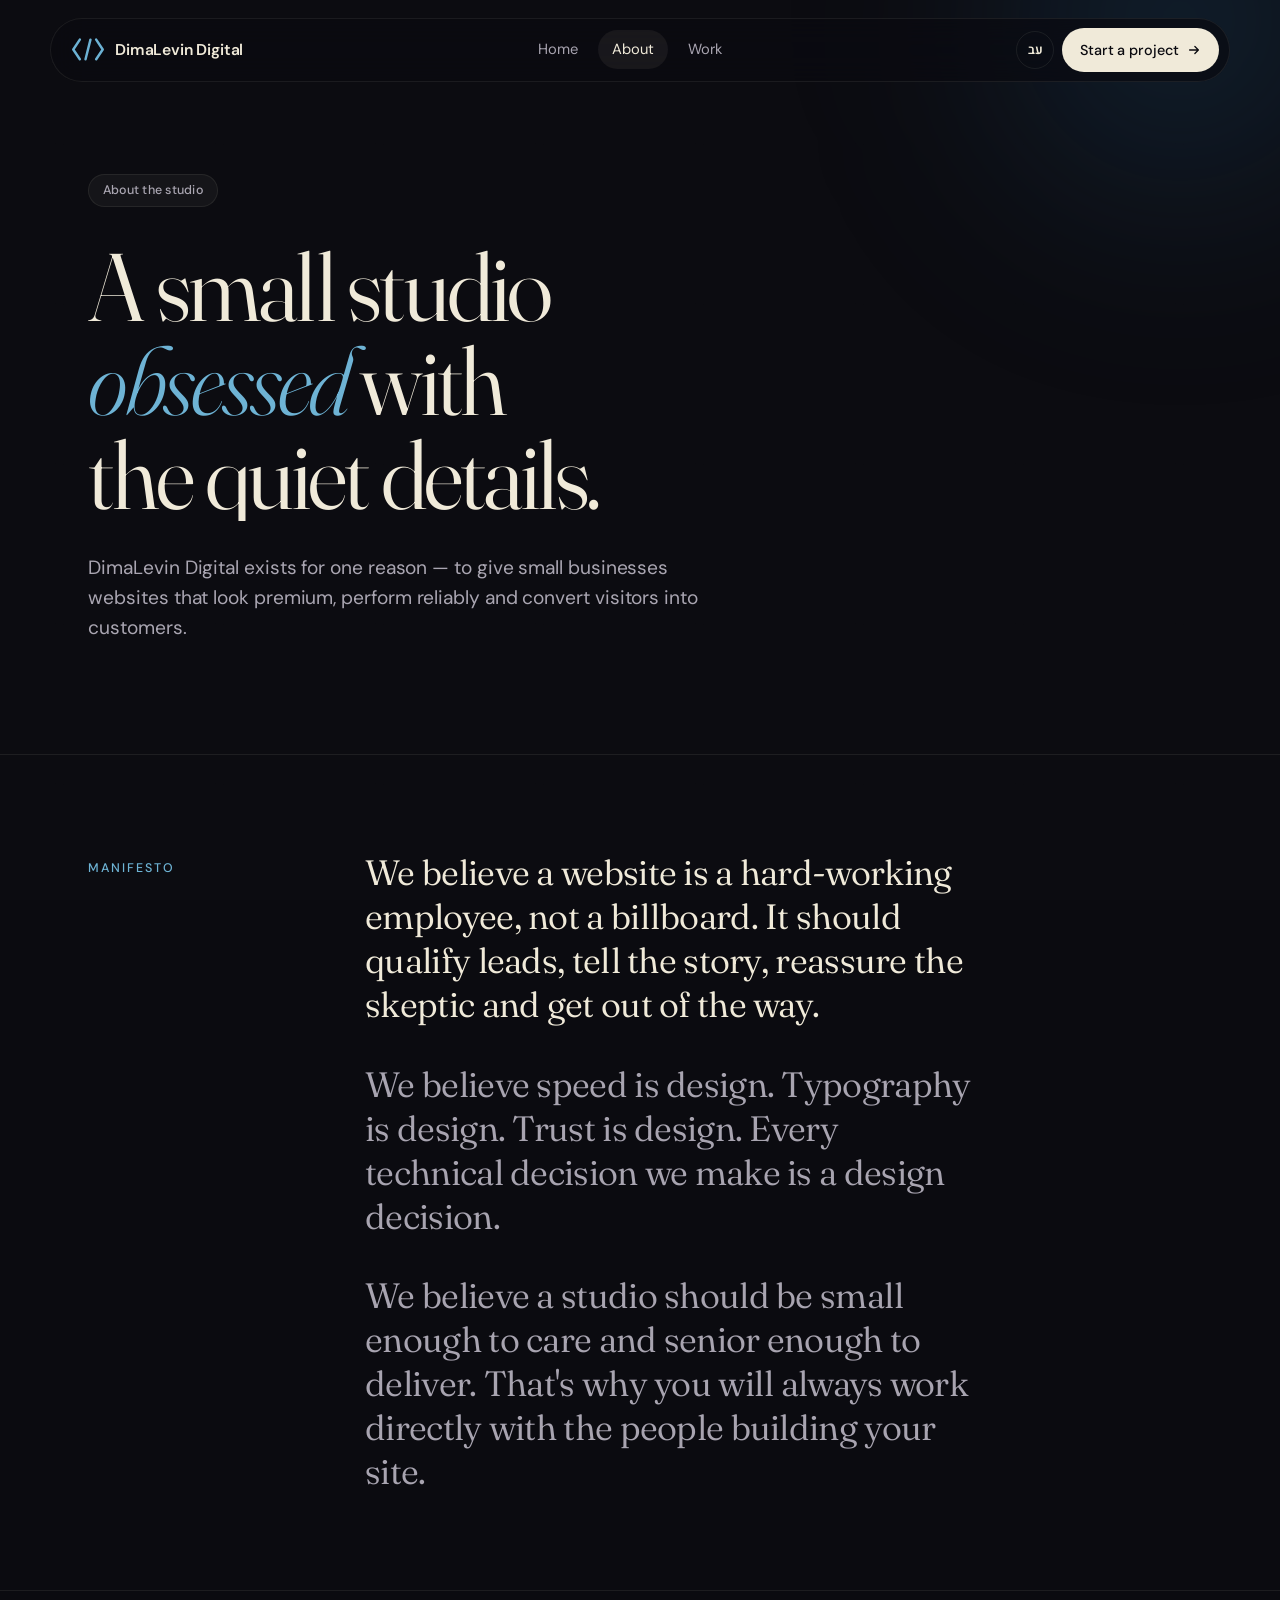
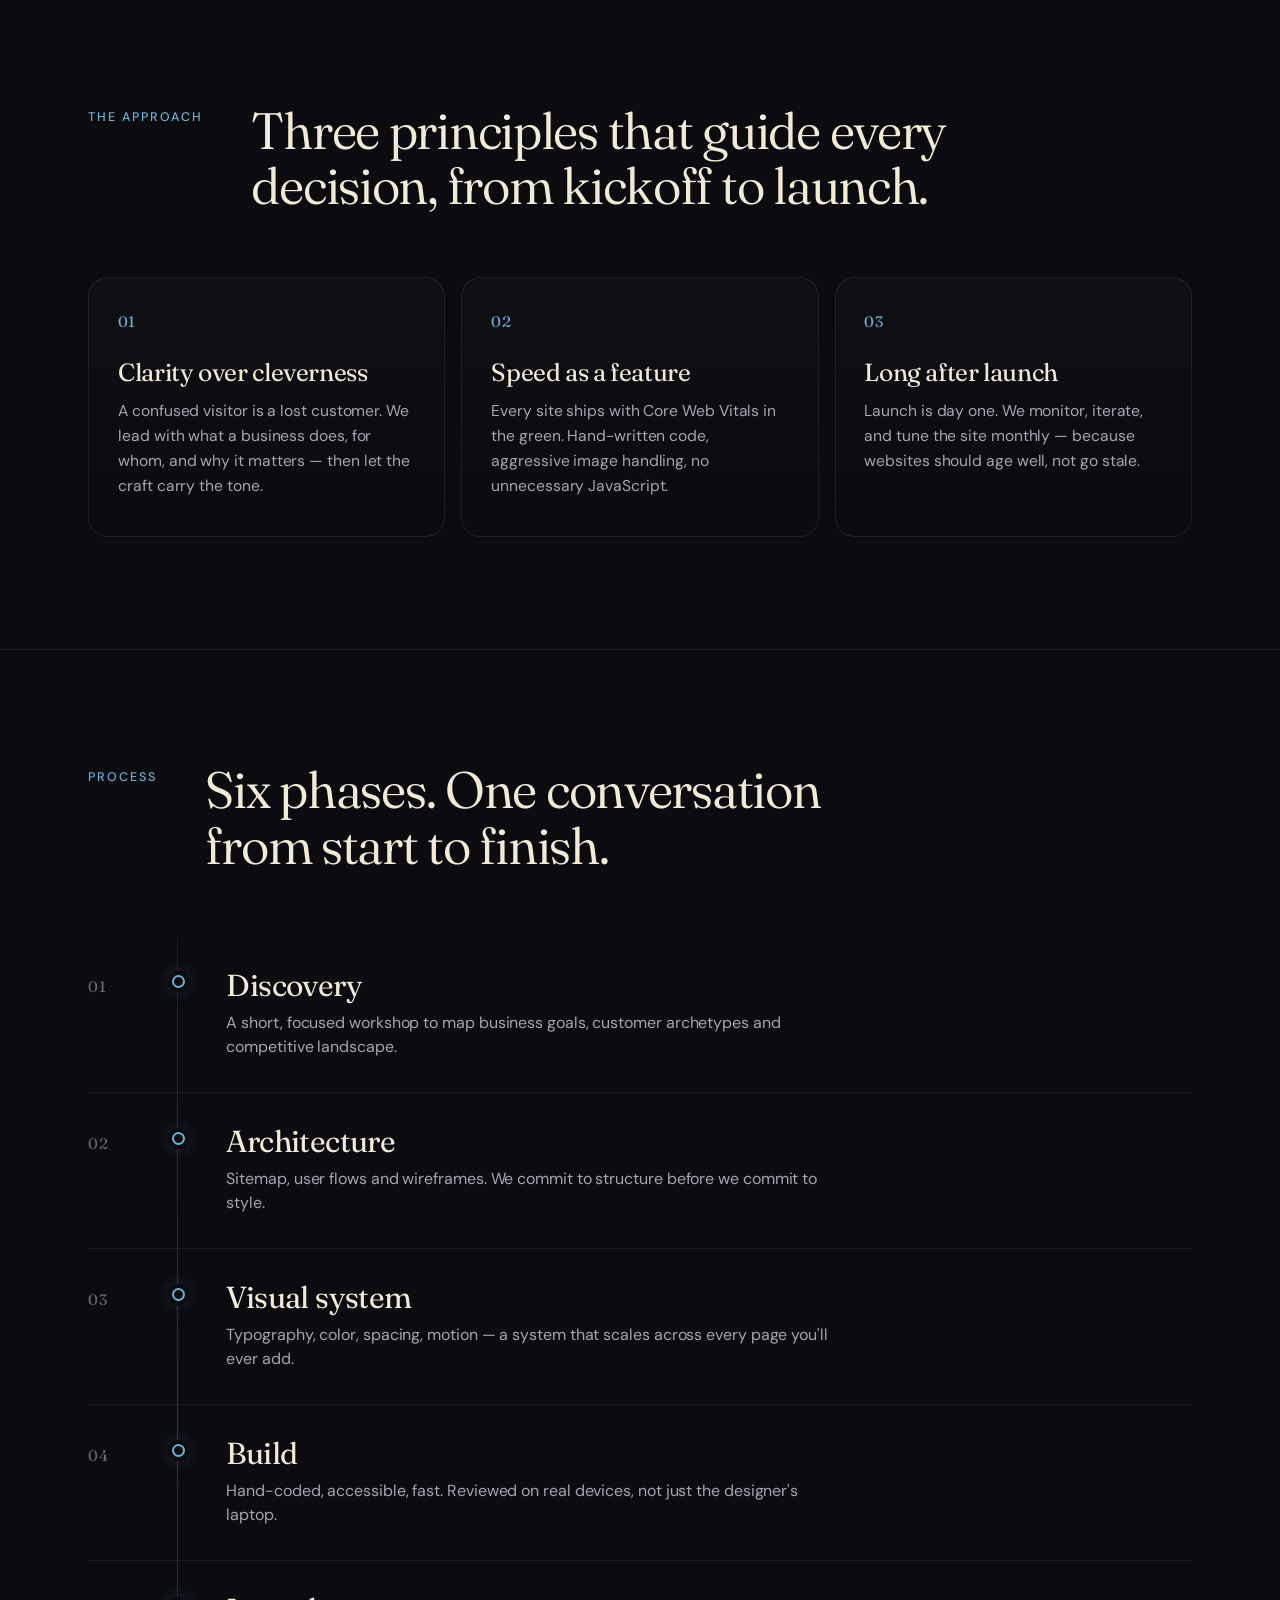
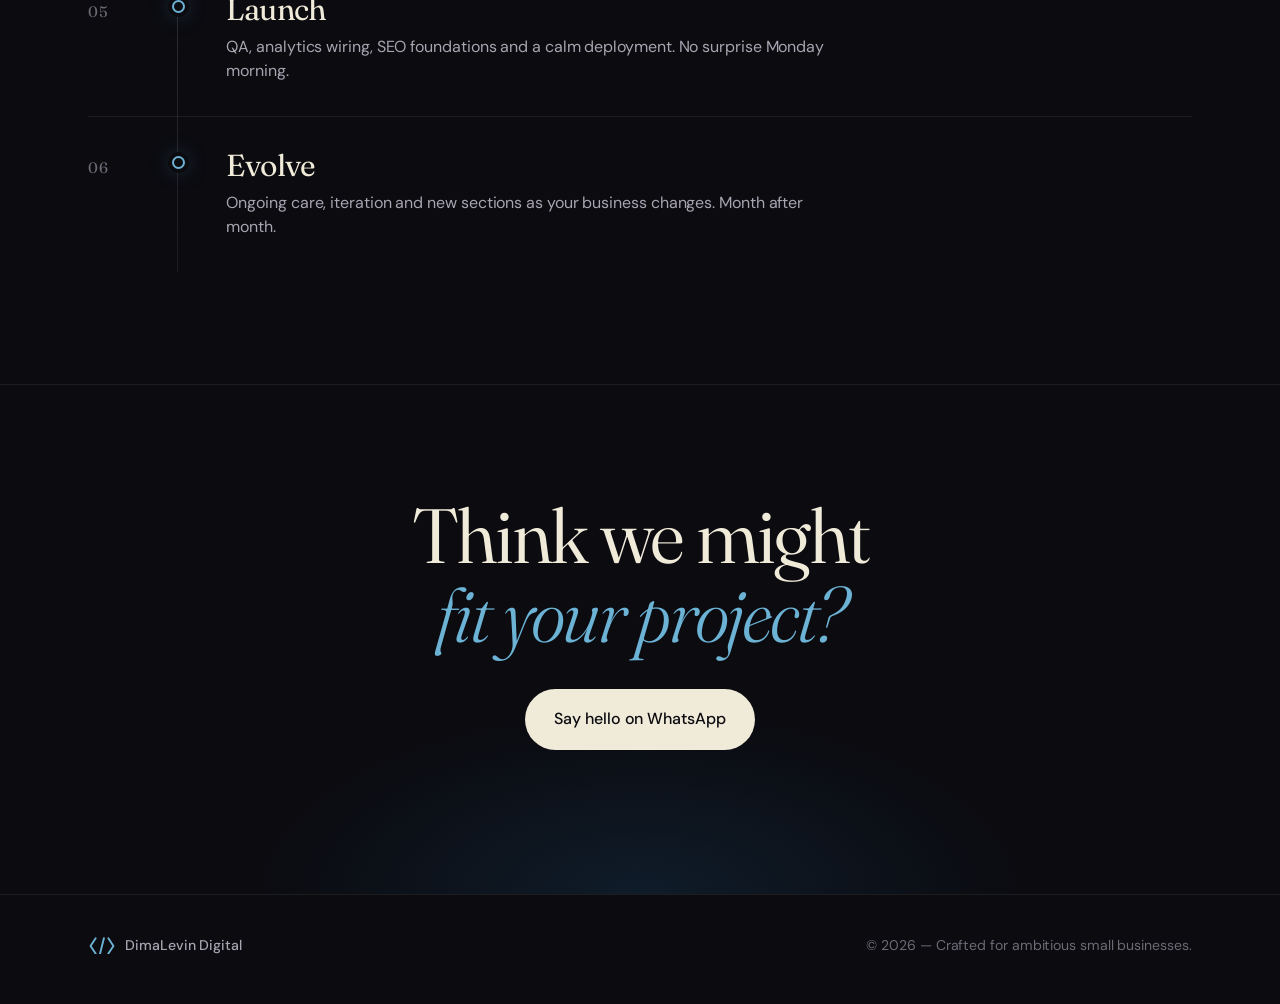
==== commit 83b6d786: "Add files via upload" ====
--- a/about.html
+++ b/about.html
@@ -4,10 +4,10 @@
     <meta charset="UTF-8" />
     <meta name="viewport" content="width=device-width, initial-scale=1.0" />
     <meta name="theme-color" content="#0b0b10" />
-    <title>About — PurpleFlow Studio</title>
+    <title>About — DimaLevin Digital</title>
     <meta
       name="description"
-      content="PurpleFlow Studio designs, builds and maintains websites for small businesses that care about how they show up online."
+      content="DimaLevin Digital designs, builds and maintains websites for small businesses that care about how they show up online."
     />
 
     <link rel="preconnect" href="https://fonts.googleapis.com" />
@@ -16,6 +16,7 @@
       href="https://fonts.googleapis.com/css2?family=Fraunces:ital,opsz,wght@0,9..144,300..700;1,9..144,300..600&family=DM+Sans:opsz,wght@9..40,400;9..40,500;9..40,600;9..40,700&family=Frank+Ruhl+Libre:wght@400;500;700&family=Heebo:wght@400;500;600;700&display=swap"
       rel="stylesheet"
     />
+    <link rel="icon" href="./favicon.svg" type="image/svg+xml" />
     <link rel="stylesheet" href="./about.css" />
   </head>
   <body>
@@ -25,8 +26,12 @@
     <header class="site-header">
       <div class="header-inner">
         <a class="brand" href="./index.html">
-          <span class="brand-mark" aria-hidden="true"></span>
-          <span class="brand-name">PurpleFlow<span class="brand-dot">.</span></span>
+          <svg class="brand-mark" viewBox="0 0 44 28" aria-hidden="true" fill="none" xmlns="http://www.w3.org/2000/svg">
+            <polyline points="12,2 4,14 12,26" stroke="currentColor" stroke-width="3" stroke-linecap="round" stroke-linejoin="round"/>
+            <line x1="19" y1="26" x2="25" y2="2" stroke="currentColor" stroke-width="3" stroke-linecap="round"/>
+            <polyline points="32,2 40,14 32,26" stroke="currentColor" stroke-width="3" stroke-linecap="round" stroke-linejoin="round"/>
+          </svg>
+          <span class="brand-name">DimaLevin Digital</span>
         </a>
         <button class="menu-toggle" type="button" aria-label="Open menu" aria-expanded="false" aria-controls="primary-nav">
           <span></span>
@@ -65,7 +70,7 @@
             <span class="line reveal-line"><span data-i18n="hero_title_4">the quiet details.</span></span>
           </h1>
           <p class="about-lede reveal" data-i18n="hero_desc">
-            PurpleFlow exists for one reason — to give small businesses
+            DimaLevin Digital exists for one reason — to give small businesses
             websites that look premium, perform reliably and convert visitors
             into customers.
           </p>
@@ -223,8 +228,12 @@
     <footer class="site-footer">
       <div class="container footer-inner">
         <div class="footer-brand">
-          <span class="brand-mark" aria-hidden="true"></span>
-          <span>PurpleFlow Studio</span>
+          <svg class="brand-mark" viewBox="0 0 44 28" aria-hidden="true" fill="none" xmlns="http://www.w3.org/2000/svg">
+            <polyline points="12,2 4,14 12,26" stroke="currentColor" stroke-width="3" stroke-linecap="round" stroke-linejoin="round"/>
+            <line x1="19" y1="26" x2="25" y2="2" stroke="currentColor" stroke-width="3" stroke-linecap="round"/>
+            <polyline points="32,2 40,14 32,26" stroke="currentColor" stroke-width="3" stroke-linecap="round" stroke-linejoin="round"/>
+          </svg>
+          <span>DimaLevin Digital</span>
         </div>
         <p data-i18n="footer_copy">© 2026 — Crafted for ambitious small businesses.</p>
       </div>
--- a/about.css
+++ b/about.css
@@ -1,5 +1,5 @@
 /* =========================================================================
-   PurpleFlow Studio — About
+   DimaLevin Digital — About
    Shared design system + About-specific editorial layout.
    ========================================================================= */
 
@@ -9,8 +9,8 @@
   --ink:         #f0ead9;
   --ink-dim:     #a8a4b0;
   --ink-faint:   #6d6a75;
-  --accent:      #b89bf9;
-  --accent-deep: #7c48ff;
+  --accent:      #6cb2d4;
+  --accent-deep: #1e5f8f;
   --line:        rgba(240, 234, 217, 0.08);
   --line-strong: rgba(240, 234, 217, 0.18);
 
@@ -94,9 +94,8 @@
 
 .brand { display: inline-flex; align-items: center; gap: 0.55rem; color: var(--ink); text-decoration: none; font-weight: 600; font-size: 0.98rem; letter-spacing: -0.01em; }
 .brand-mark {
-  width: 22px; height: 22px; border-radius: 50%; flex: none;
-  background: radial-gradient(circle at 30% 30%, #e7d7ff 0%, var(--accent) 40%, var(--accent-deep) 100%);
-  box-shadow: 0 0 18px rgba(184, 155, 249, 0.5);
+  width: 36px; height: auto; flex: none;
+  color: var(--accent);
 }
 .brand-name { font-family: var(--font-body); }
 .brand-dot  { color: var(--accent); }
@@ -183,7 +182,7 @@
   inset-inline-end: -160px;
   width: 520px; height: 520px;
   border-radius: 50%;
-  background: radial-gradient(circle, rgba(124, 72, 255, 0.35), transparent 65%);
+  background: radial-gradient(circle, rgba(30, 95, 143, 0.35), transparent 65%);
   filter: blur(100px);
   z-index: -1;
   pointer-events: none;
@@ -314,7 +313,7 @@
 .pillar:hover {
   border-color: var(--line-strong);
   transform: translateY(-3px);
-  background: linear-gradient(180deg, rgba(184, 155, 249, 0.06), transparent);
+  background: linear-gradient(180deg, rgba(108, 178, 212, 0.06), transparent);
 }
 
 .pillar-num {
@@ -385,7 +384,7 @@
   border-radius: 50%;
   background: var(--bg);
   border: 2px solid var(--accent);
-  box-shadow: 0 0 0 4px var(--bg), 0 0 20px rgba(184, 155, 249, 0.5);
+  box-shadow: 0 0 0 4px var(--bg), 0 0 20px rgba(108, 178, 212, 0.5);
   z-index: 1;
 }
 
@@ -426,7 +425,7 @@
   content: "";
   position: absolute;
   inset: 0;
-  background: radial-gradient(ellipse 50% 60% at 50% 100%, rgba(124, 72, 255, 0.2), transparent 60%);
+  background: radial-gradient(ellipse 50% 60% at 50% 100%, rgba(30, 95, 143, 0.2), transparent 60%);
   z-index: -1;
 }
 
@@ -469,7 +468,7 @@
   display: inline-flex; align-items: center; gap: 0.55rem;
   color: var(--ink-dim); font-weight: 500;
 }
-.footer-brand .brand-mark { width: 16px; height: 16px; }
+.footer-brand .brand-mark { width: 28px; height: auto; }
 .footer-inner p { margin: 0; }
 
 /* REVEAL */
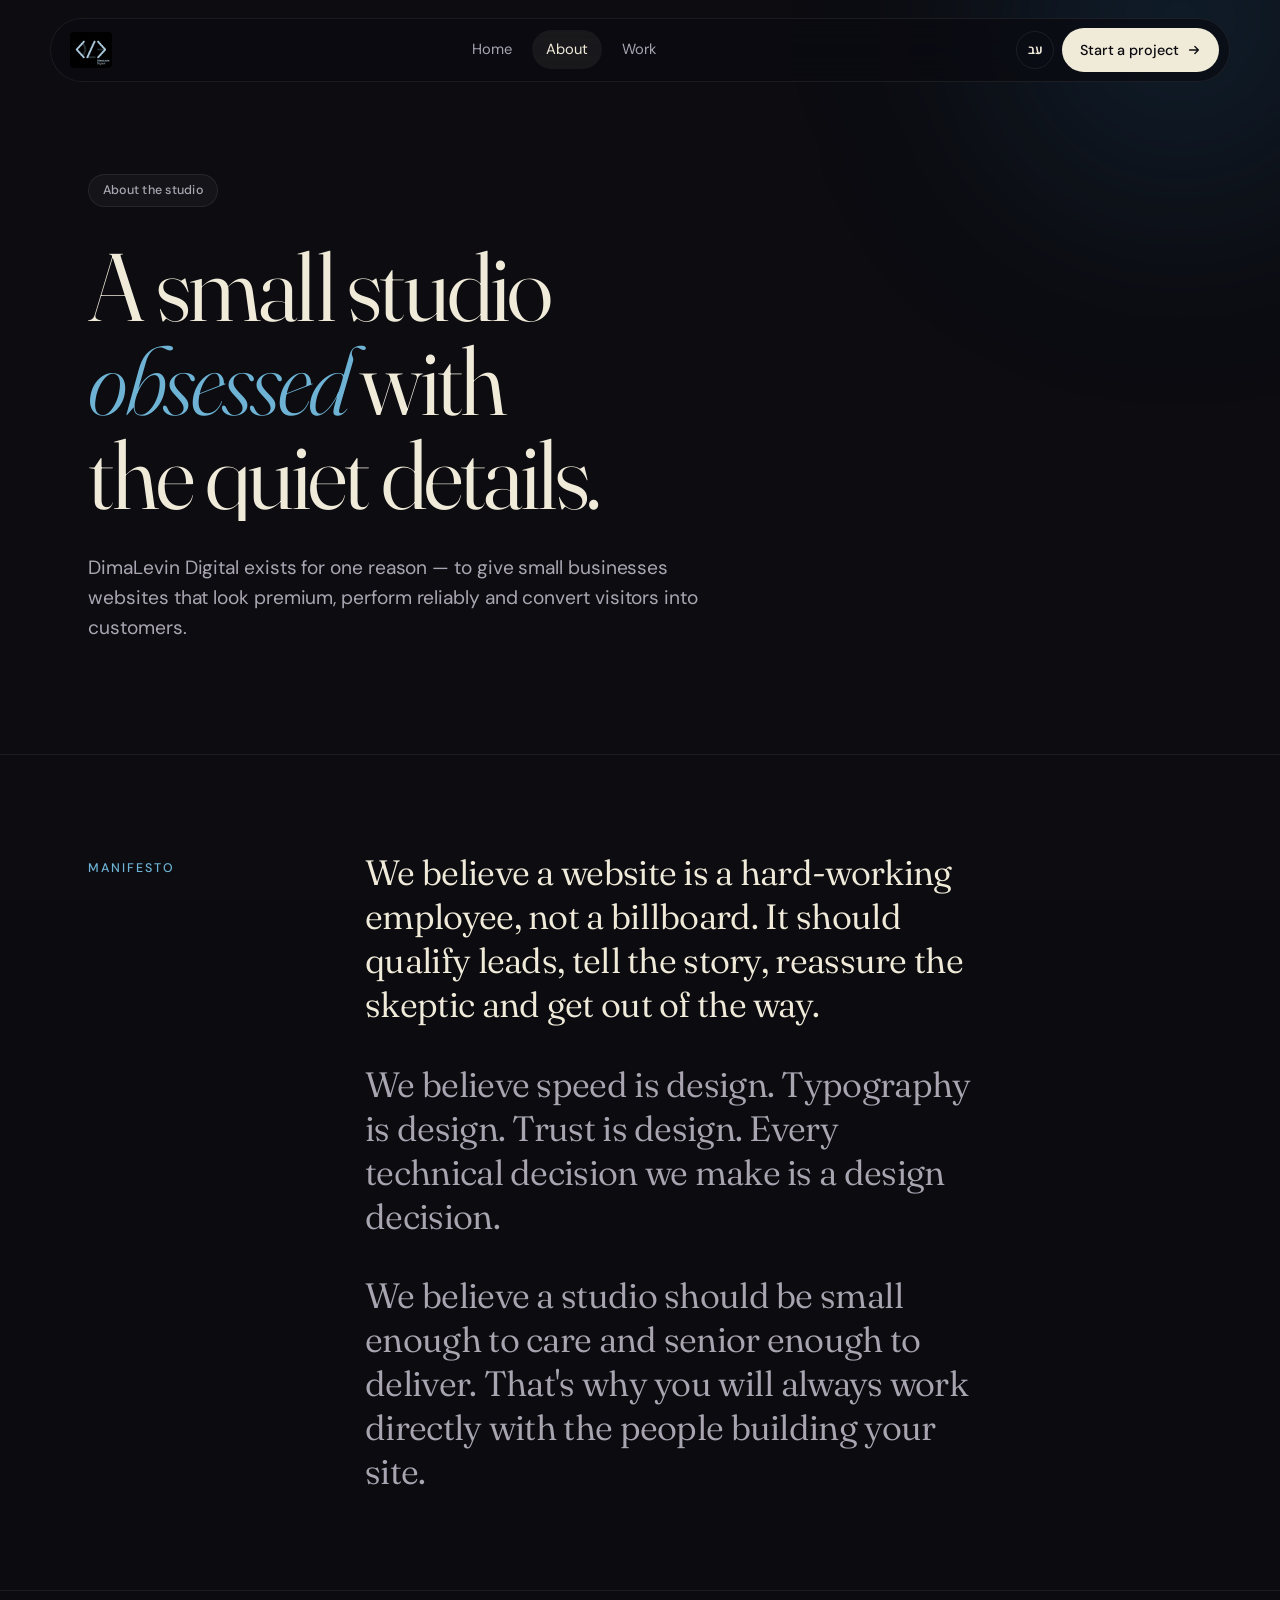
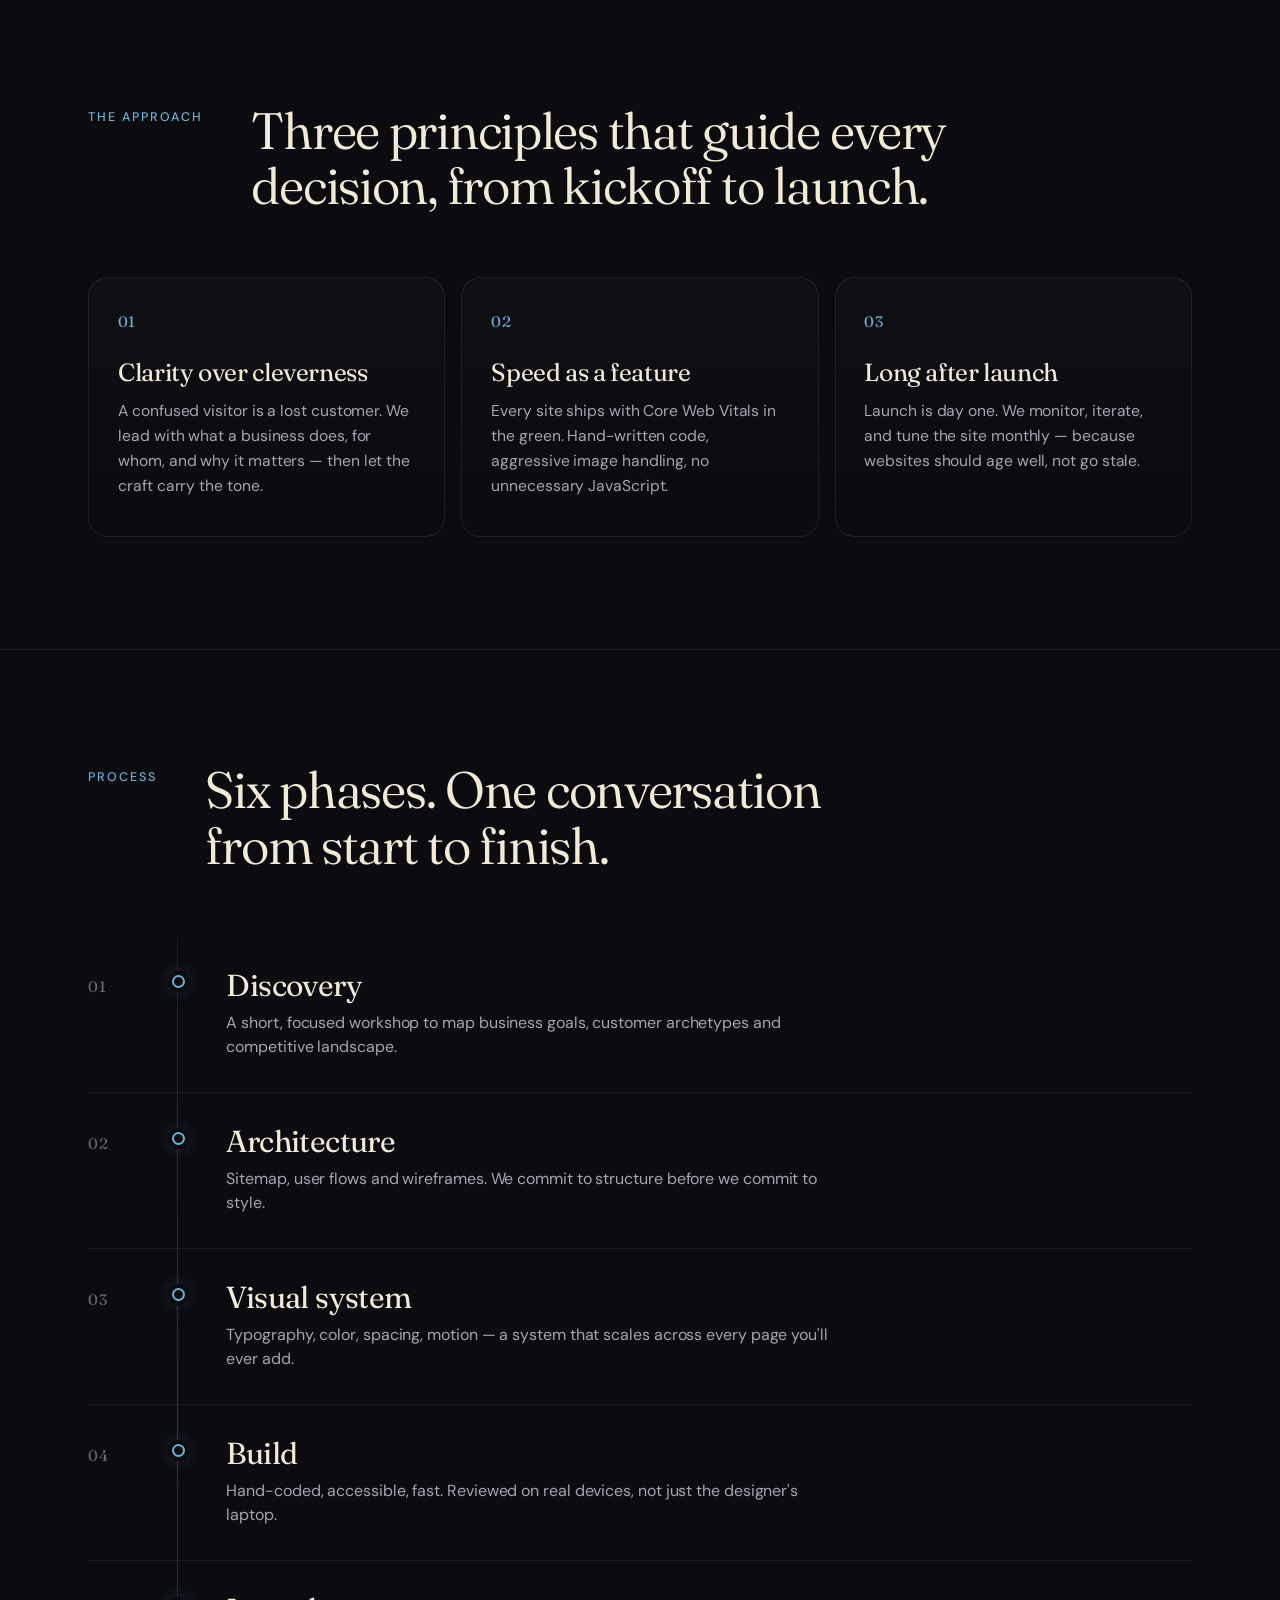
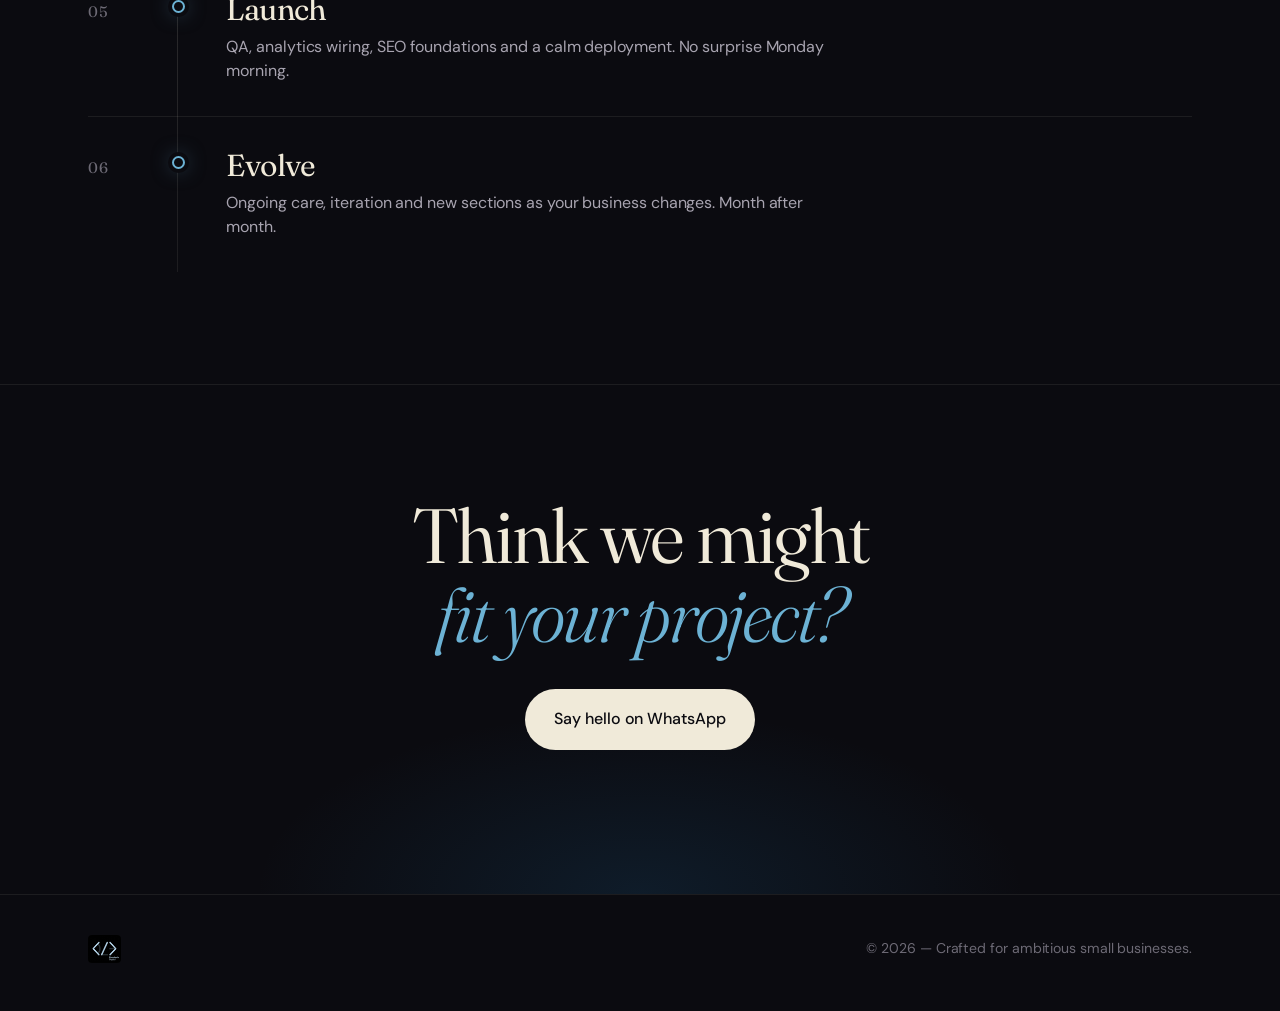
==== commit dfe7a0bc: "Add files via upload" ====
--- a/about.html
+++ b/about.html
@@ -26,12 +26,7 @@
     <header class="site-header">
       <div class="header-inner">
         <a class="brand" href="./index.html">
-          <svg class="brand-mark" viewBox="0 0 44 28" aria-hidden="true" fill="none" xmlns="http://www.w3.org/2000/svg">
-            <polyline points="12,2 4,14 12,26" stroke="currentColor" stroke-width="3" stroke-linecap="round" stroke-linejoin="round"/>
-            <line x1="19" y1="26" x2="25" y2="2" stroke="currentColor" stroke-width="3" stroke-linecap="round"/>
-            <polyline points="32,2 40,14 32,26" stroke="currentColor" stroke-width="3" stroke-linecap="round" stroke-linejoin="round"/>
-          </svg>
-          <span class="brand-name">DimaLevin Digital</span>
+          <img src="./Digital_assets/DLD_Logo.jpg" alt="DimaLevin Digital" class="brand-logo" />
         </a>
         <button class="menu-toggle" type="button" aria-label="Open menu" aria-expanded="false" aria-controls="primary-nav">
           <span></span>
@@ -228,12 +223,7 @@
     <footer class="site-footer">
       <div class="container footer-inner">
         <div class="footer-brand">
-          <svg class="brand-mark" viewBox="0 0 44 28" aria-hidden="true" fill="none" xmlns="http://www.w3.org/2000/svg">
-            <polyline points="12,2 4,14 12,26" stroke="currentColor" stroke-width="3" stroke-linecap="round" stroke-linejoin="round"/>
-            <line x1="19" y1="26" x2="25" y2="2" stroke="currentColor" stroke-width="3" stroke-linecap="round"/>
-            <polyline points="32,2 40,14 32,26" stroke="currentColor" stroke-width="3" stroke-linecap="round" stroke-linejoin="round"/>
-          </svg>
-          <span>DimaLevin Digital</span>
+          <img src="./Digital_assets/DLD_Logo.jpg" alt="DimaLevin Digital" class="brand-logo brand-logo-sm" />
         </div>
         <p data-i18n="footer_copy">© 2026 — Crafted for ambitious small businesses.</p>
       </div>
--- a/about.css
+++ b/about.css
@@ -93,12 +93,12 @@
 }
 
 .brand { display: inline-flex; align-items: center; gap: 0.55rem; color: var(--ink); text-decoration: none; font-weight: 600; font-size: 0.98rem; letter-spacing: -0.01em; }
-.brand-mark {
-  width: 36px; height: auto; flex: none;
-  color: var(--accent);
-}
-.brand-name { font-family: var(--font-body); }
-.brand-dot  { color: var(--accent); }
+.brand-logo {
+  height: 36px; width: auto; flex: none; display: block;
+  filter: invert(1) hue-rotate(180deg);
+  border-radius: 4px;
+}
+.brand-logo-sm { height: 28px; }
 
 .site-nav { margin-inline: auto; }
 .nav-list { list-style: none; margin: 0; padding: 0; display: flex; gap: 0.35rem; }
@@ -468,7 +468,7 @@
   display: inline-flex; align-items: center; gap: 0.55rem;
   color: var(--ink-dim); font-weight: 500;
 }
-.footer-brand .brand-mark { width: 28px; height: auto; }
+.footer-brand .brand-logo { height: 28px; }
 .footer-inner p { margin: 0; }
 
 /* REVEAL */
@@ -512,6 +512,7 @@
   .about-title { font-size: clamp(2.4rem, 12vw, 3.6rem); }
   .btn-contact span { display: none; }
   .btn-contact { padding: 0.62rem 0.8rem; }
+  .brand-logo { height: 28px; }
 }
 
 @media (prefers-reduced-motion: reduce) {
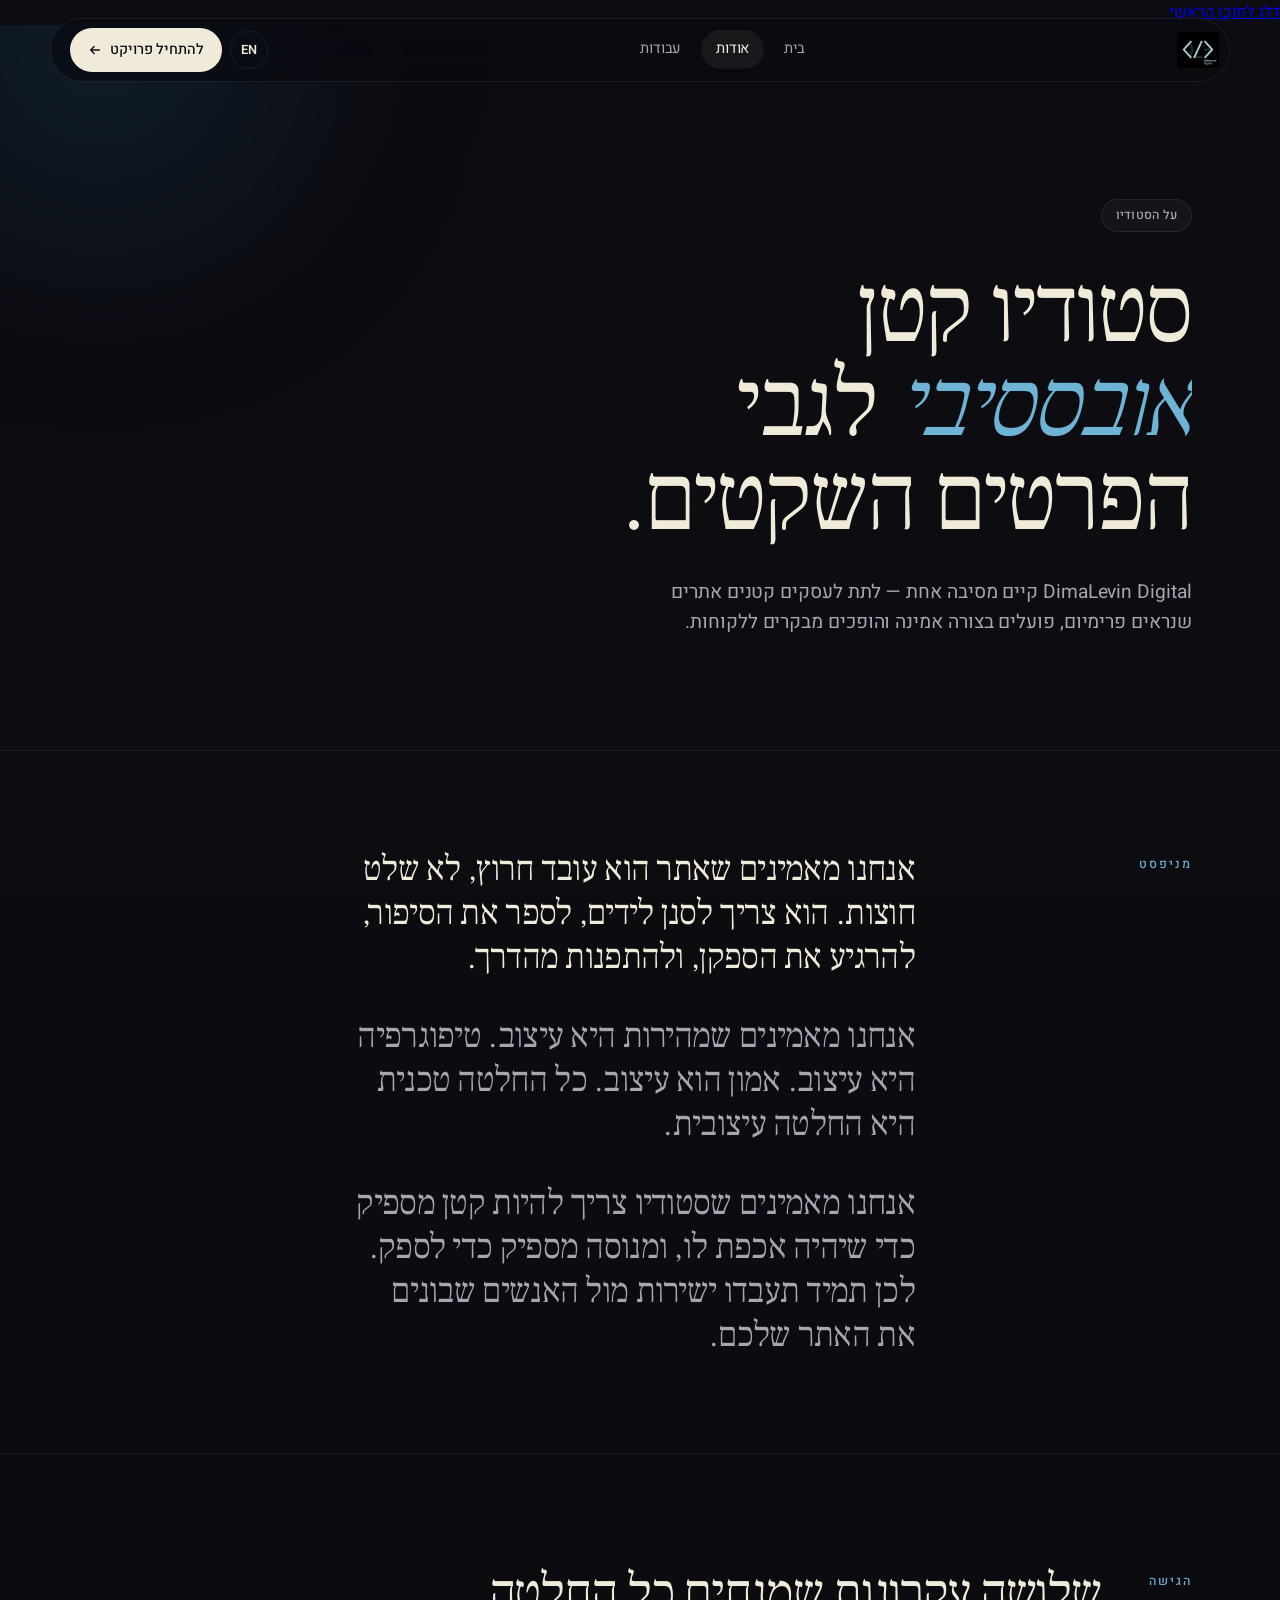
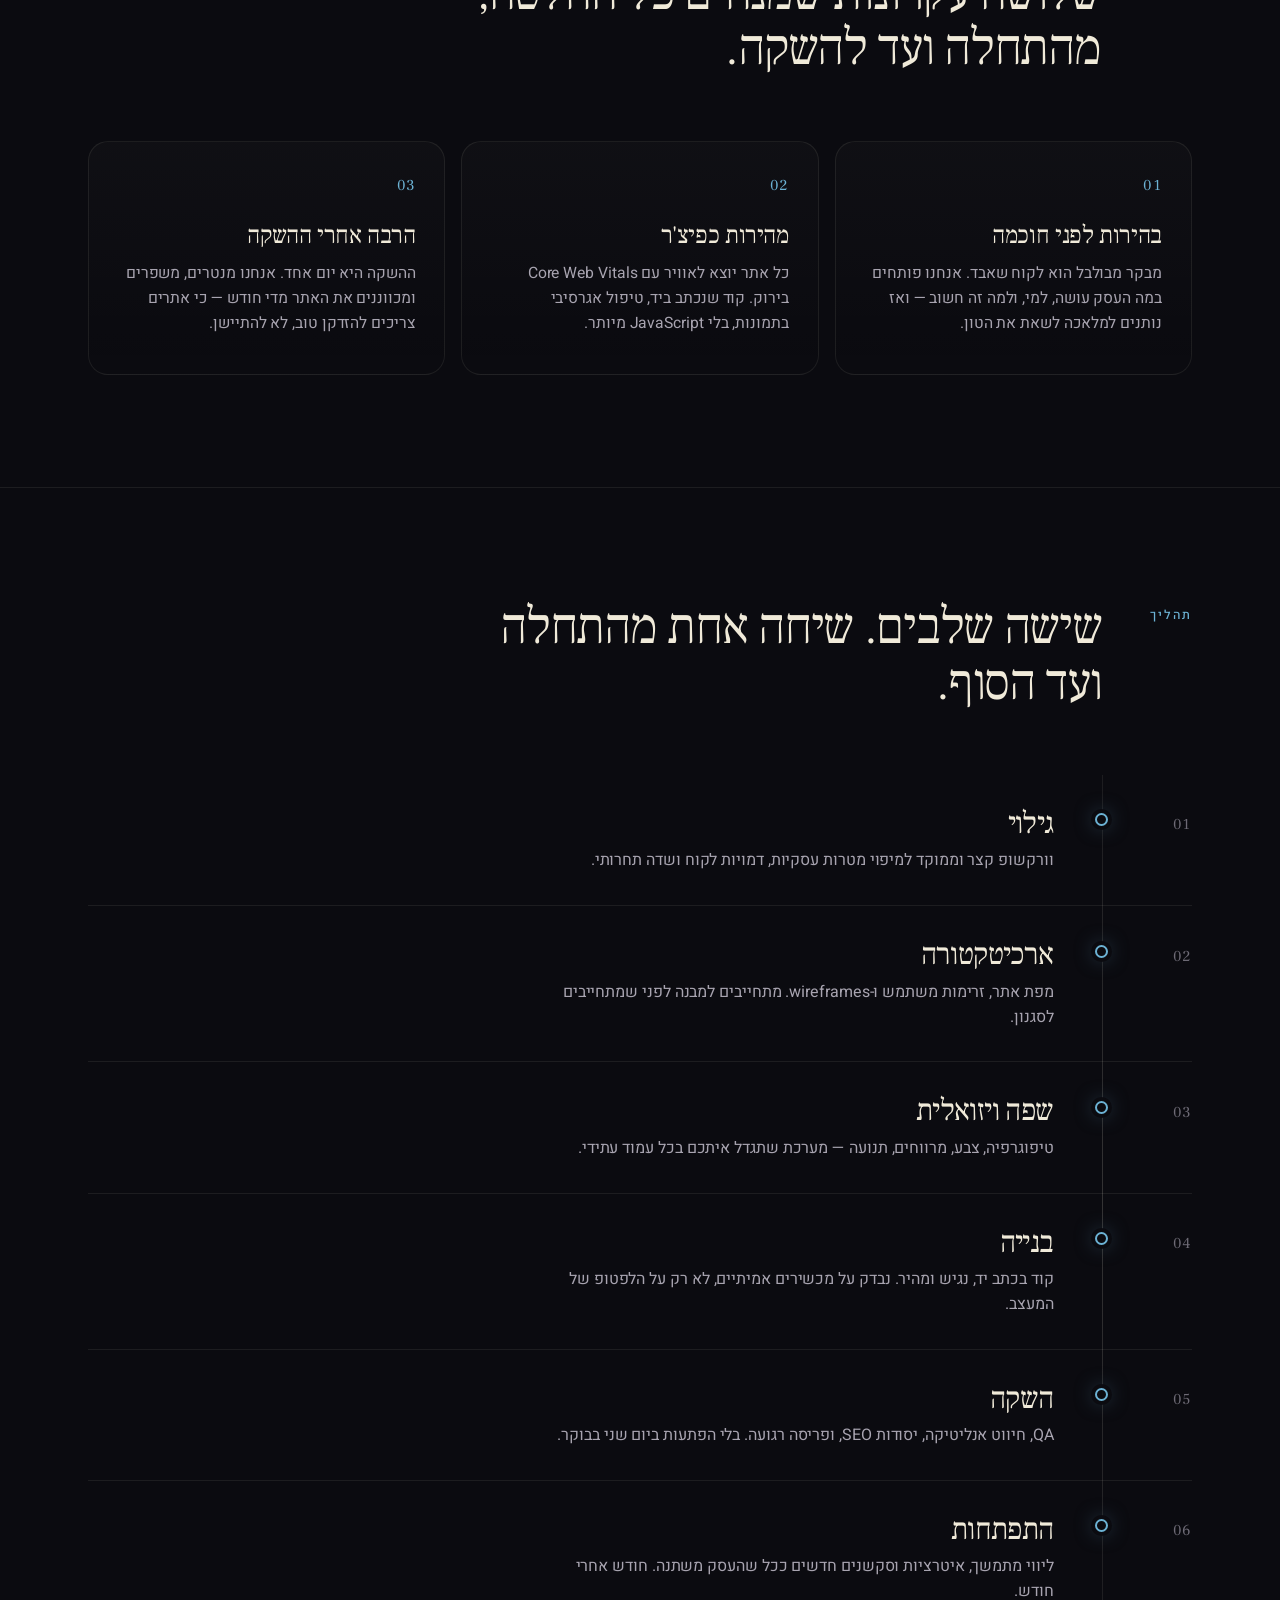
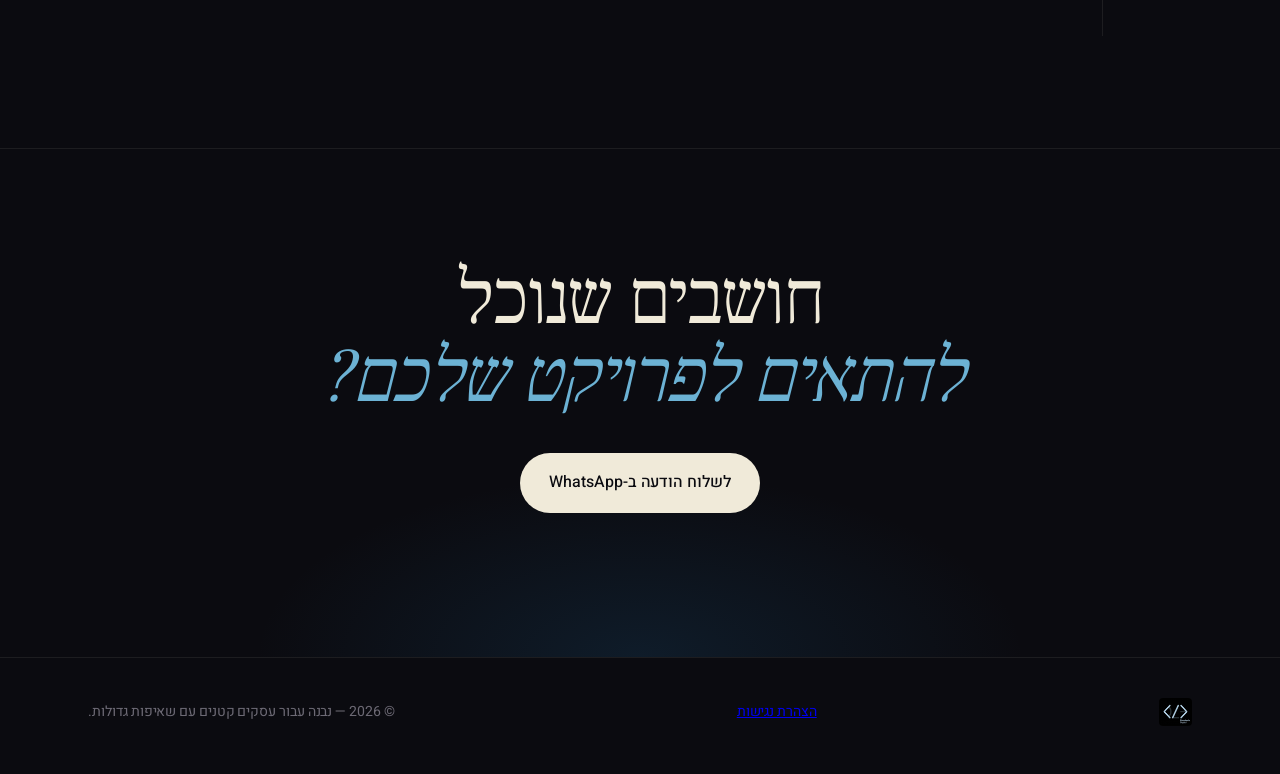
==== commit 1fad0868: "Add files via upload" ====
--- a/about.html
+++ b/about.html
@@ -1,14 +1,71 @@
 <!DOCTYPE html>
-<html lang="en" dir="ltr">
+<html lang="he" dir="rtl">
   <head>
     <meta charset="UTF-8" />
     <meta name="viewport" content="width=device-width, initial-scale=1.0" />
     <meta name="theme-color" content="#0b0b10" />
-    <title>About — DimaLevin Digital</title>
-    <meta
-      name="description"
-      content="DimaLevin Digital designs, builds and maintains websites for small businesses that care about how they show up online."
-    />
+    <!-- Primary SEO (Hebrew default) -->
+    <title>אודות | דימה לוין דיגיטל</title>
+    <meta name="description" content="דימה לוין דיגיטל — סטודיו קטן שמעצב, בונה ומתחזק אתרים לעסקים קטנים שמקפידים על נוכחות דיגיטלית חזקה." />
+    <meta name="keywords" content="בניית אתרים, עיצוב אתרים, סטודיו אינטרנט, תל אביב, ישראל, web design, dima levin digital, דימה לוין דיגיטל" />
+    <meta name="author" content="דימה לוין דיגיטל" />
+    <meta name="robots" content="index, follow" />
+    <meta name="geo.region" content="IL-TA" />
+    <meta name="geo.placename" content="תל אביב" />
+
+    <!-- Canonical & hreflang (update domain before publishing) -->
+    <link rel="canonical" href="https://dimalevindigital.com/about.html" />
+    <link rel="alternate" hreflang="he" href="https://dimalevindigital.com/about.html" />
+    <link rel="alternate" hreflang="en" href="https://dimalevindigital.com/about.html" />
+    <link rel="alternate" hreflang="x-default" href="https://dimalevindigital.com/about.html" />
+
+    <!-- Open Graph -->
+    <meta property="og:type" content="website" />
+    <meta property="og:url" content="https://dimalevindigital.com/about.html" />
+    <meta property="og:site_name" content="דימה לוין דיגיטל" />
+    <meta property="og:title" content="אודות | דימה לוין דיגיטל" />
+    <meta property="og:description" content="דימה לוין דיגיטל — סטודיו קטן שמעצב, בונה ומתחזק אתרים לעסקים קטנים שמקפידים על נוכחות דיגיטלית חזקה." />
+    <meta property="og:locale" content="he_IL" />
+    <meta property="og:locale:alternate" content="en_US" />
+    <meta property="og:image" content="https://dimalevindigital.com/Digital_assets/DLD_Logo.jpg" />
+
+    <!-- Twitter / X Card -->
+    <meta name="twitter:card" content="summary" />
+    <meta name="twitter:title" content="אודות | דימה לוין דיגיטל" />
+    <meta name="twitter:description" content="סטודיו קטן שמעצב, בונה ומתחזק אתרים לעסקים קטנים בתל אביב." />
+
+    <!-- Structured data -->
+    <script type="application/ld+json">
+    {
+      "@context": "https://schema.org",
+      "@graph": [
+        {
+          "@type": "ProfessionalService",
+          "@id": "https://dimalevindigital.com/#organization",
+          "name": "דימה לוין דיגיטל",
+          "alternateName": "DimaLevin Digital",
+          "url": "https://dimalevindigital.com",
+          "email": "dima765t@gmail.com",
+          "address": {
+            "@type": "PostalAddress",
+            "addressLocality": "תל אביב",
+            "addressCountry": "IL"
+          },
+          "knowsLanguage": ["he", "en"],
+          "serviceType": ["עיצוב אתרים", "בניית אתרים", "תחזוקת אתרים"]
+        },
+        {
+          "@type": "AboutPage",
+          "@id": "https://dimalevindigital.com/about.html#webpage",
+          "url": "https://dimalevindigital.com/about.html",
+          "name": "אודות | דימה לוין דיגיטל",
+          "description": "דימה לוין דיגיטל — סטודיו קטן שמעצב, בונה ומתחזק אתרים לעסקים קטנים.",
+          "inLanguage": ["he", "en"],
+          "about": { "@id": "https://dimalevindigital.com/#organization" }
+        }
+      ]
+    }
+    </script>
 
     <link rel="preconnect" href="https://fonts.googleapis.com" />
     <link rel="preconnect" href="https://fonts.gstatic.com" crossorigin />
@@ -20,6 +77,7 @@
     <link rel="stylesheet" href="./about.css" />
   </head>
   <body>
+    <a href="#main-content" class="skip-link" data-i18n="skip_link">Skip to main content</a>
     <div class="scroll-progress" aria-hidden="true"></div>
     <div class="grain" aria-hidden="true"></div>
 
@@ -40,7 +98,7 @@
           </ul>
         </nav>
         <div class="header-actions">
-          <button class="lang-toggle" type="button" aria-label="Toggle language">עב</button>
+          <button class="lang-toggle" type="button" aria-label="Toggle language">EN</button>
           <a
             class="btn btn-contact"
             href="https://wa.me/?text=%D7%94%D7%99%D7%99%2C%20%D7%90%D7%A9%D7%9E%D7%97%20%D7%9C%D7%A7%D7%91%D7%95%D7%A2%20%D7%A9%D7%99%D7%97%D7%AA%20%D7%94%D7%99%D7%9B%D7%A8%D7%95%D7%AA%20%D7%91%D7%A0%D7%95%D7%92%D7%A2%20%D7%9C%D7%A9%D7%99%D7%A8%D7%95%D7%AA%D7%9A."
@@ -54,7 +112,7 @@
       </div>
     </header>
 
-    <main>
+    <main id="main-content">
       <!-- EDITORIAL HERO -->
       <section class="about-hero">
         <div class="container">
@@ -225,6 +283,7 @@
         <div class="footer-brand">
           <img src="./Digital_assets/DLD_Logo.jpg" alt="DimaLevin Digital" class="brand-logo brand-logo-sm" />
         </div>
+        <a href="./accessibility.html" class="footer-access-link" data-i18n="footer_accessibility">Accessibility Statement</a>
         <p data-i18n="footer_copy">© 2026 — Crafted for ambitious small businesses.</p>
       </div>
     </footer>
